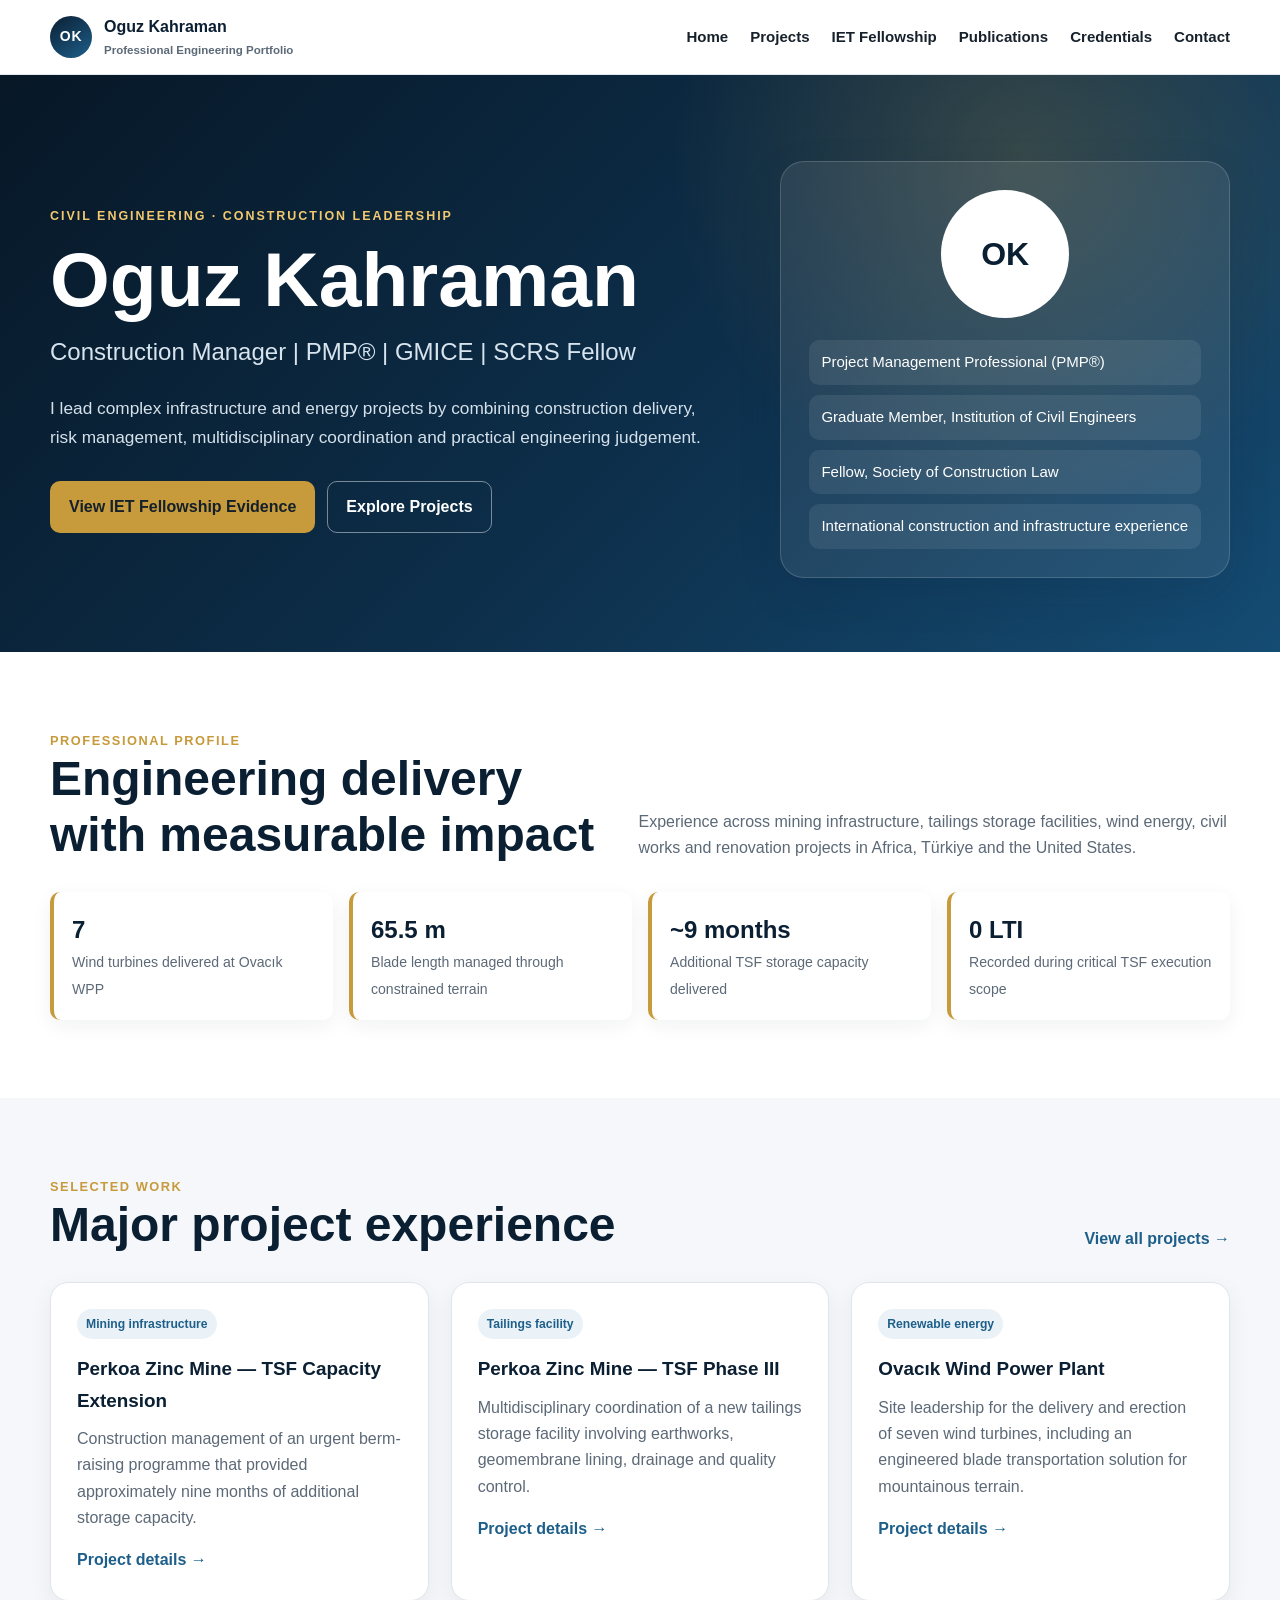
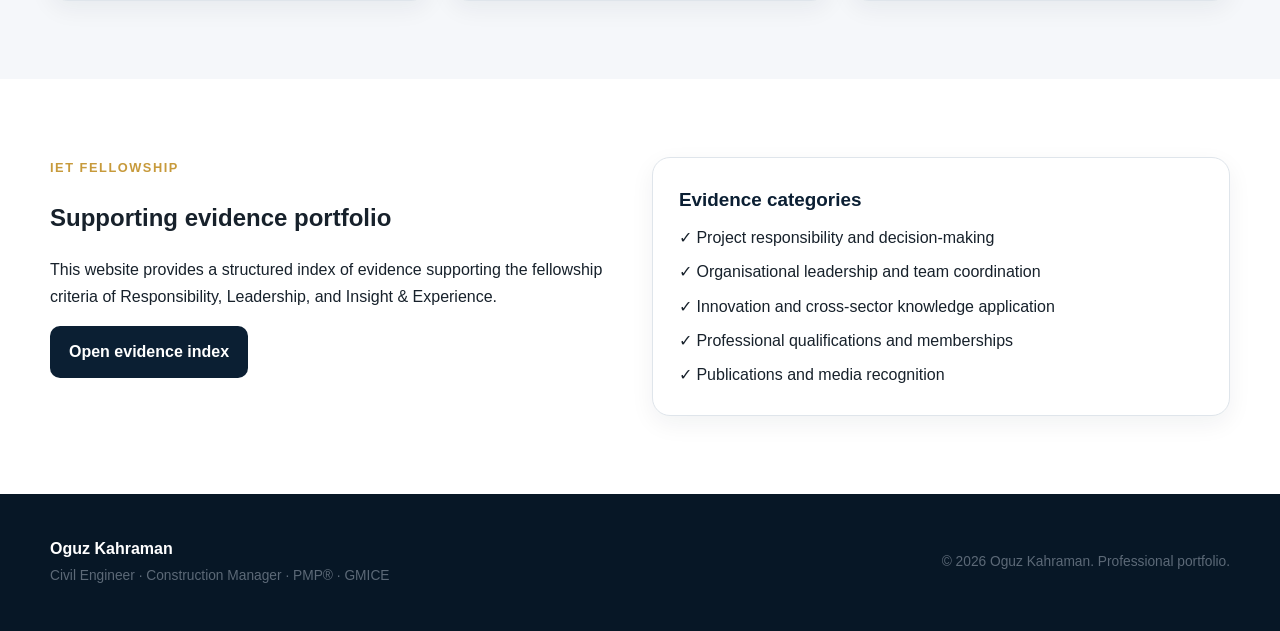
==== index.html @ 4abc6d9d "Add files via upload" ====
<!DOCTYPE html>
<html lang="en">
<head>
<meta charset="UTF-8">
<meta name="viewport" content="width=device-width, initial-scale=1.0">
<meta name="description" content="Oguz Kahraman professional engineering portfolio">
<title>Home | Oguz Kahraman</title>
<link rel="stylesheet" href="css/style.css">
</head>
<body>

<a class="skip-link" href="#main">Skip to content</a>
<header class="site-header">
  <div class="container nav-wrap">
    <a class="brand" href="index.html">
      <span class="brand-mark">OK</span>
      <span>Oguz Kahraman<small>Professional Engineering Portfolio</small></span>
    </a>
    <button class="nav-toggle" aria-label="Open navigation">☰</button>
    <nav class="nav-links" aria-label="Main navigation">
      <a href="index.html">Home</a>
      <a href="projects.html">Projects</a>
      <a href="fellowship.html">IET Fellowship</a>
      <a href="publications.html">Publications</a>
      <a href="credentials.html">Credentials</a>
      <a href="contact.html">Contact</a>
    </nav>
  </div>
</header>

<main id="main">

<section class="hero">
  <div class="container hero-grid">
    <div>
      <div class="eyebrow">Civil Engineering · Construction Leadership</div>
      <h1>Oguz Kahraman</h1>
      <h2>Construction Manager | PMP® | GMICE | SCRS Fellow</h2>
      <p>I lead complex infrastructure and energy projects by combining construction delivery, risk management, multidisciplinary coordination and practical engineering judgement.</p>
      <div class="hero-actions">
        <a class="btn btn-primary" href="fellowship.html">View IET Fellowship Evidence</a>
        <a class="btn btn-light" href="projects.html">Explore Projects</a>
      </div>
    </div>
    <aside class="hero-card">
      <div class="initials">OK</div>
      <div class="credential-list">
        <div class="credential">Project Management Professional (PMP®)</div>
        <div class="credential">Graduate Member, Institution of Civil Engineers</div>
        <div class="credential">Fellow, Society of Construction Law</div>
        <div class="credential">International construction and infrastructure experience</div>
      </div>
    </aside>
  </div>
</section>

<section class="section">
  <div class="container">
    <div class="section-head">
      <div><div class="kicker">Professional profile</div><h2>Engineering delivery with measurable impact</h2></div>
      <p>Experience across mining infrastructure, tailings storage facilities, wind energy, civil works and renovation projects in Africa, Türkiye and the United States.</p>
    </div>
    <div class="stat-grid">
      <div class="stat"><strong>7</strong><span>Wind turbines delivered at Ovacık WPP</span></div>
      <div class="stat"><strong>65.5 m</strong><span>Blade length managed through constrained terrain</span></div>
      <div class="stat"><strong>~9 months</strong><span>Additional TSF storage capacity delivered</span></div>
      <div class="stat"><strong>0 LTI</strong><span>Recorded during critical TSF execution scope</span></div>
    </div>
  </div>
</section>

<section class="section alt">
  <div class="container">
    <div class="section-head">
      <div><div class="kicker">Selected work</div><h2>Major project experience</h2></div>
      <a class="text-link" href="projects.html">View all projects →</a>
    </div>
    <div class="grid-3">
      <article class="card">
        <span class="card-tag">Mining infrastructure</span>
        <h3>Perkoa Zinc Mine — TSF Capacity Extension</h3>
        <p>Construction management of an urgent berm-raising programme that provided approximately nine months of additional storage capacity.</p>
        <a class="text-link" href="projects.html#perkoa-raise">Project details →</a>
      </article>
      <article class="card">
        <span class="card-tag">Tailings facility</span>
        <h3>Perkoa Zinc Mine — TSF Phase III</h3>
        <p>Multidisciplinary coordination of a new tailings storage facility involving earthworks, geomembrane lining, drainage and quality control.</p>
        <a class="text-link" href="projects.html#perkoa-phase3">Project details →</a>
      </article>
      <article class="card">
        <span class="card-tag">Renewable energy</span>
        <h3>Ovacık Wind Power Plant</h3>
        <p>Site leadership for the delivery and erection of seven wind turbines, including an engineered blade transportation solution for mountainous terrain.</p>
        <a class="text-link" href="projects.html#ovacik">Project details →</a>
      </article>
    </div>
  </div>
</section>

<section class="section">
  <div class="container grid-2">
    <div>
      <div class="kicker">IET Fellowship</div>
      <h2>Supporting evidence portfolio</h2>
      <p>This website provides a structured index of evidence supporting the fellowship criteria of Responsibility, Leadership, and Insight & Experience.</p>
      <a class="btn btn-dark" href="fellowship.html">Open evidence index</a>
    </div>
    <div class="card">
      <h3>Evidence categories</h3>
      <ul class="list-clean">
        <li>✓ Project responsibility and decision-making</li>
        <li>✓ Organisational leadership and team coordination</li>
        <li>✓ Innovation and cross-sector knowledge application</li>
        <li>✓ Professional qualifications and memberships</li>
        <li>✓ Publications and media recognition</li>
      </ul>
    </div>
  </div>
</section>

</main>

<footer>
  <div class="container footer-grid">
    <div><strong>Oguz Kahraman</strong><br><span class="small">Civil Engineer · Construction Manager · PMP® · GMICE</span></div>
    <div class="small">© <span id="year"></span> Oguz Kahraman. Professional portfolio.</div>
  </div>
</footer>
<script src="js/script.js"></script>

</body>
</html>
---- css/style.css ----
:root{
  --navy:#0b1f33;
  --navy-2:#123a5a;
  --blue:#1e5f8a;
  --gold:#c79a3b;
  --ink:#17212b;
  --muted:#5c6977;
  --paper:#f5f7fa;
  --white:#ffffff;
  --line:#dfe5eb;
  --shadow:0 16px 45px rgba(11,31,51,.11);
  --radius:18px;
  --max:1180px;
}
*{box-sizing:border-box}
html{scroll-behavior:smooth}
body{
  margin:0;
  font-family:Inter,Segoe UI,Arial,sans-serif;
  color:var(--ink);
  background:var(--white);
  line-height:1.65;
}
a{color:inherit;text-decoration:none}
img{max-width:100%;display:block}
.container{width:min(var(--max),calc(100% - 36px));margin:auto}
.skip-link{position:absolute;left:-9999px}
.skip-link:focus{left:18px;top:18px;background:#fff;padding:10px 14px;z-index:999}

.site-header{
  position:sticky;top:0;z-index:100;
  background:rgba(255,255,255,.94);
  backdrop-filter:blur(12px);
  border-bottom:1px solid rgba(223,229,235,.9);
}
.nav-wrap{display:flex;align-items:center;justify-content:space-between;min-height:74px;gap:20px}
.brand{display:flex;align-items:center;gap:12px;font-weight:800;color:var(--navy)}
.brand-mark{
  width:42px;height:42px;border-radius:50%;
  background:linear-gradient(145deg,var(--navy),var(--blue));
  color:#fff;display:grid;place-items:center;font-size:14px;letter-spacing:.05em
}
.brand small{display:block;color:var(--muted);font-weight:600;font-size:.72rem}
.nav-links{display:flex;align-items:center;gap:22px;font-weight:650;font-size:.94rem}
.nav-links a:hover,.nav-links a.active{color:var(--blue)}
.nav-toggle{display:none;border:1px solid var(--line);background:#fff;border-radius:10px;padding:8px 10px;font-size:1.2rem}

.hero{
  color:#fff;
  background:
    radial-gradient(circle at 80% 15%,rgba(199,154,59,.22),transparent 22rem),
    linear-gradient(135deg,#071726 0%,#0d2f4b 55%,#154c73 100%);
  padding:86px 0 74px;
}
.hero-grid{display:grid;grid-template-columns:1.2fr .8fr;gap:56px;align-items:center}
.eyebrow{text-transform:uppercase;letter-spacing:.16em;font-size:.78rem;font-weight:800;color:#f2c96f}
.hero h1{font-size:clamp(2.6rem,6vw,5.1rem);line-height:1.02;margin:.18em 0}
.hero h2{font-size:clamp(1.15rem,2vw,1.5rem);font-weight:500;color:#d7e4ee;margin:0 0 22px}
.hero p{max-width:720px;color:#d5e1ea;font-size:1.08rem}
.hero-actions{display:flex;gap:12px;flex-wrap:wrap;margin-top:30px}
.btn{
  display:inline-flex;align-items:center;justify-content:center;
  padding:12px 18px;border-radius:10px;font-weight:750;
  border:1px solid transparent;transition:.2s ease
}
.btn-primary{background:var(--gold);color:#14202a}
.btn-primary:hover{transform:translateY(-2px);filter:brightness(1.05)}
.btn-light{border-color:rgba(255,255,255,.45);color:#fff}
.btn-light:hover{background:rgba(255,255,255,.1)}
.btn-dark{background:var(--navy);color:#fff}
.btn-outline{border-color:var(--navy);color:var(--navy)}
.hero-card{
  background:rgba(255,255,255,.08);
  border:1px solid rgba(255,255,255,.16);
  border-radius:24px;padding:28px;box-shadow:var(--shadow)
}
.initials{
  width:128px;height:128px;border-radius:50%;margin:0 auto 22px;
  display:grid;place-items:center;font-weight:850;font-size:2rem;
  background:#fff;color:var(--navy);border:6px solid rgba(255,255,255,.22)
}
.credential-list{display:grid;gap:10px}
.credential{padding:10px 12px;border-radius:10px;background:rgba(255,255,255,.08);font-size:.94rem}

.section{padding:78px 0}
.section.alt{background:var(--paper)}
.section-head{display:flex;justify-content:space-between;gap:30px;align-items:end;margin-bottom:30px}
.section-head h2,.page-hero h1{color:var(--navy);margin:0;font-size:clamp(2rem,4vw,3rem);line-height:1.15}
.section-head p{max-width:650px;color:var(--muted);margin:0}
.grid-3{display:grid;grid-template-columns:repeat(3,1fr);gap:22px}
.grid-2{display:grid;grid-template-columns:repeat(2,1fr);gap:24px}
.card{
  background:#fff;border:1px solid var(--line);border-radius:var(--radius);
  padding:26px;box-shadow:0 8px 24px rgba(11,31,51,.06)
}
.card h3{color:var(--navy);margin:0 0 10px;font-size:1.18rem}
.card p{color:var(--muted);margin:0 0 16px}
.card-tag{
  display:inline-block;padding:5px 9px;border-radius:999px;
  background:#eaf2f8;color:var(--blue);font-size:.76rem;font-weight:800;margin-bottom:14px
}
.stat-grid{display:grid;grid-template-columns:repeat(4,1fr);gap:16px;margin-top:28px}
.stat{
  border-left:4px solid var(--gold);background:#fff;padding:18px;border-radius:10px;
  box-shadow:0 6px 20px rgba(11,31,51,.06)
}
.stat strong{display:block;color:var(--navy);font-size:1.5rem}
.stat span{color:var(--muted);font-size:.88rem}
.text-link{font-weight:800;color:var(--blue)}
.text-link:hover{text-decoration:underline}
.page-hero{padding:66px 0;background:linear-gradient(135deg,#eef4f8,#fff)}
.page-hero p{max-width:760px;color:var(--muted);font-size:1.05rem}

.evidence-group{margin-bottom:28px}
.evidence-list{display:grid;gap:14px}
.evidence-item{
  display:grid;grid-template-columns:1fr auto;gap:18px;align-items:center;
  border:1px solid var(--line);border-radius:14px;padding:18px;background:#fff
}
.evidence-item h3{margin:0 0 5px;color:var(--navy);font-size:1.02rem}
.evidence-item p{margin:0;color:var(--muted);font-size:.92rem}
.status{font-size:.78rem;font-weight:800;padding:6px 9px;border-radius:999px;background:#fff4db;color:#7b5a12}
.notice{border-left:4px solid var(--gold);background:#fff8e8;padding:16px 18px;border-radius:8px;color:#5d4a21}
.timeline{position:relative;margin-left:10px}
.timeline:before{content:"";position:absolute;left:10px;top:5px;bottom:5px;width:2px;background:var(--line)}
.timeline-item{position:relative;padding-left:42px;margin-bottom:28px}
.timeline-item:before{content:"";position:absolute;left:3px;top:7px;width:16px;height:16px;border-radius:50%;background:var(--gold);border:3px solid #fff;box-shadow:0 0 0 1px var(--gold)}
.timeline-item h3{margin:0;color:var(--navy)}
.timeline-item .meta{color:var(--blue);font-weight:750;font-size:.9rem}
.timeline-item p{color:var(--muted);margin:.4rem 0 0}

footer{background:#071726;color:#c9d5df;padding:42px 0}
.footer-grid{display:flex;justify-content:space-between;gap:30px;align-items:center}
footer strong{color:#fff}
footer a{color:#fff}
.small{font-size:.86rem;color:var(--muted)}
.list-clean{padding:0;margin:0;list-style:none;display:grid;gap:8px}
.kicker{font-size:.8rem;font-weight:850;letter-spacing:.12em;text-transform:uppercase;color:var(--gold)}
hr{border:0;border-top:1px solid var(--line);margin:28px 0}

@media (max-width:900px){
  .hero-grid,.grid-3,.grid-2{grid-template-columns:1fr}
  .stat-grid{grid-template-columns:repeat(2,1fr)}
  .nav-toggle{display:block}
  .nav-links{
    display:none;position:absolute;top:74px;left:0;right:0;background:#fff;
    padding:18px;box-shadow:var(--shadow);flex-direction:column;align-items:flex-start
  }
  .nav-links.open{display:flex}
  .section-head{display:block}
  .section-head p{margin-top:10px}
}
@media (max-width:560px){
  .hero{padding-top:58px}
  .stat-grid{grid-template-columns:1fr}
  .evidence-item{grid-template-columns:1fr}
  .footer-grid{display:block}
}
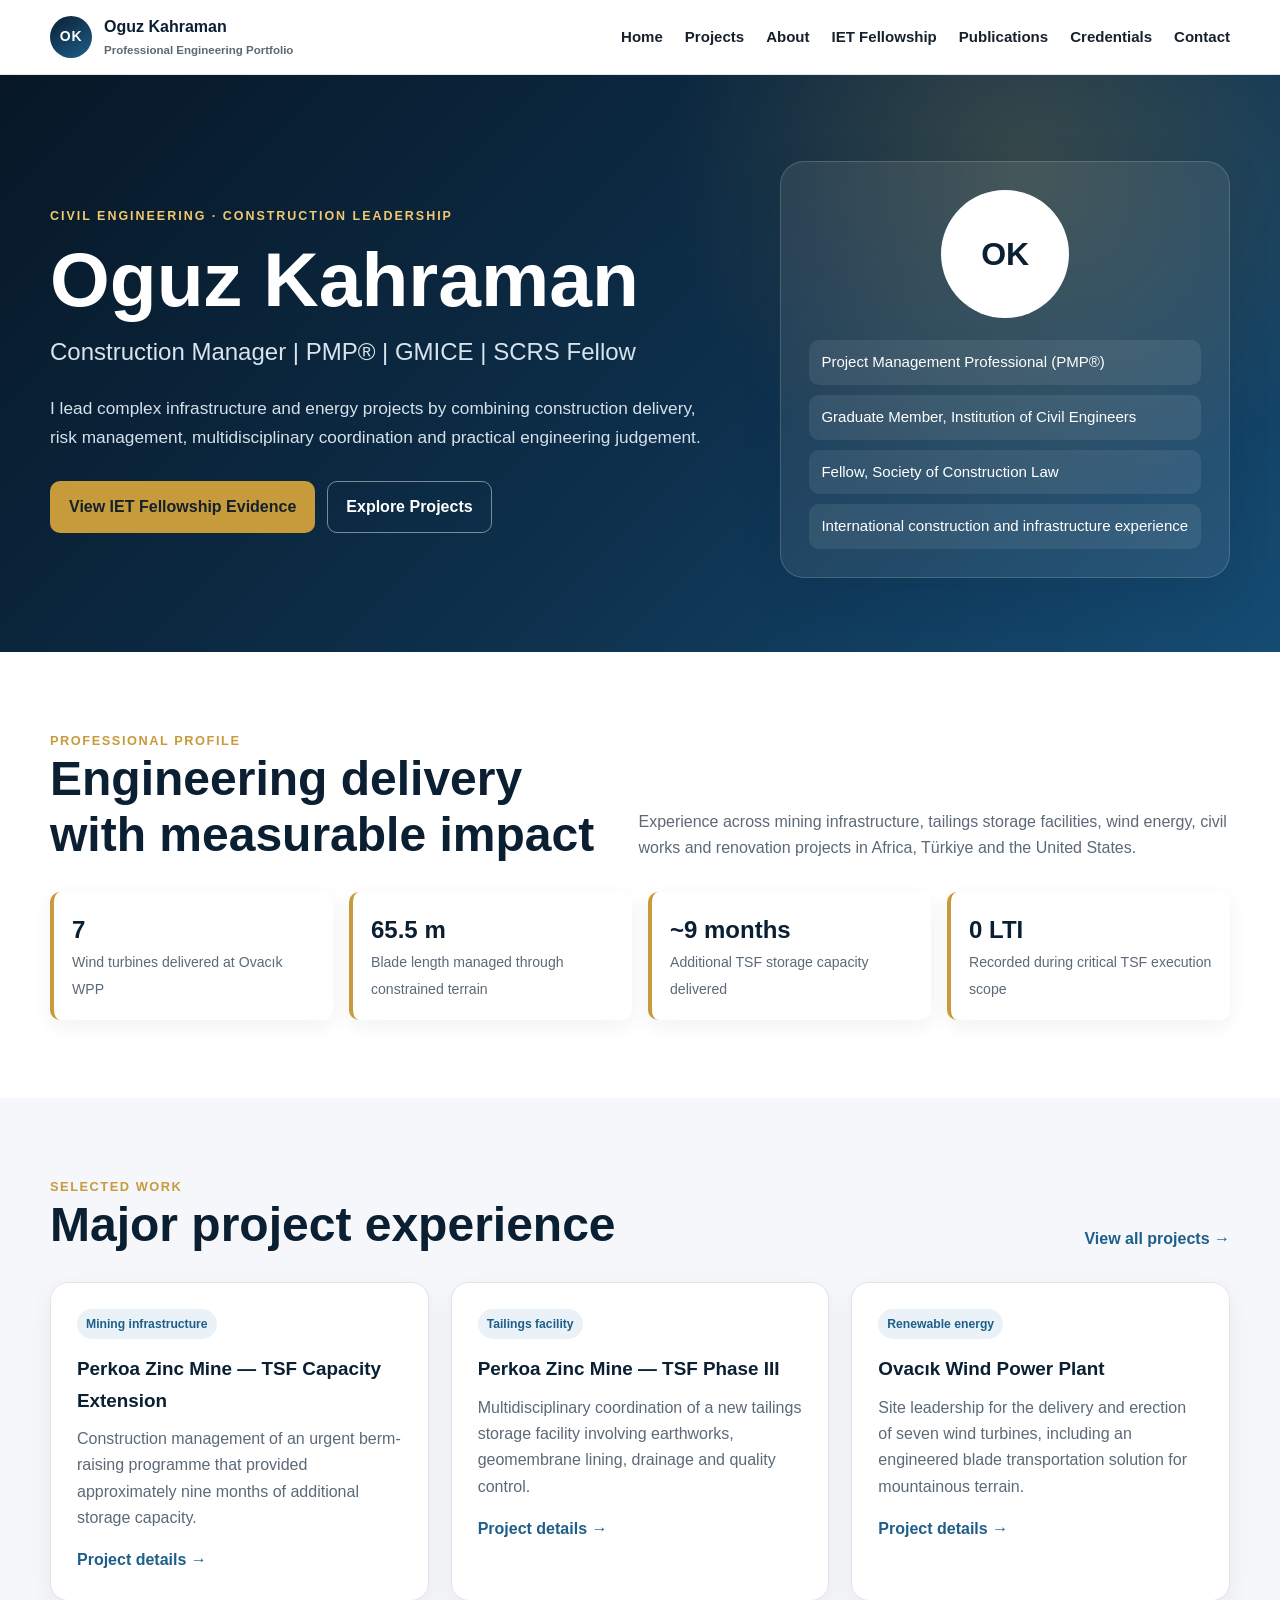
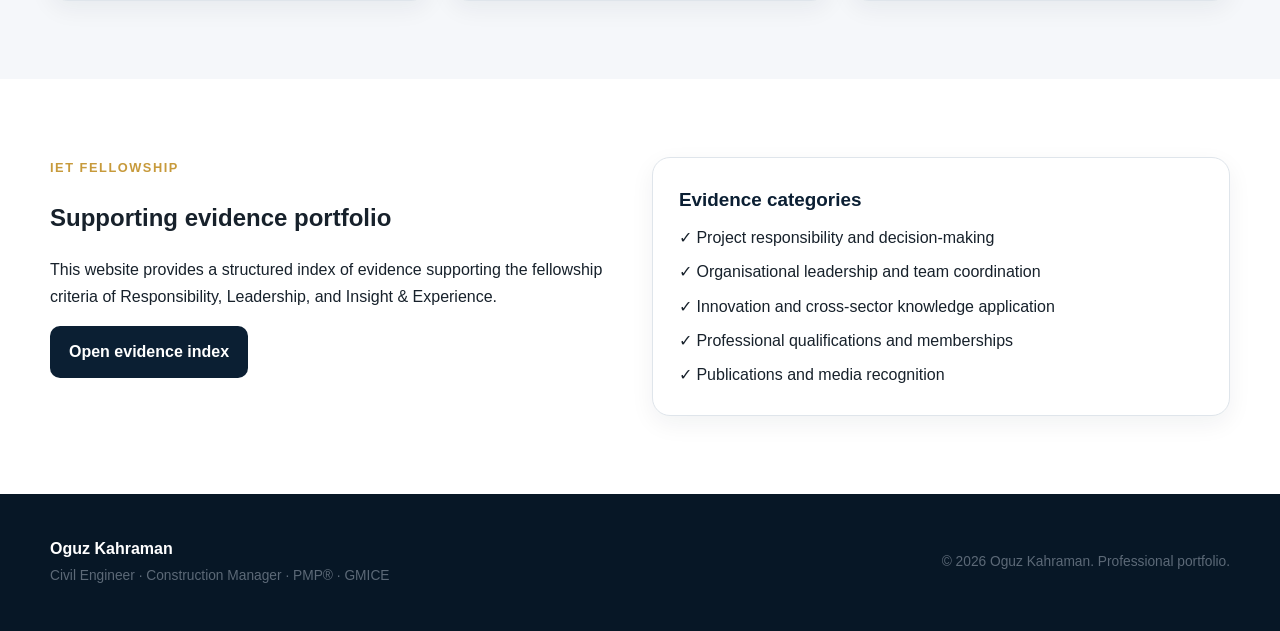
==== commit 6beab4c4: "Update index.html" ====
--- a/index.html
+++ b/index.html
@@ -20,6 +20,7 @@
     <nav class="nav-links" aria-label="Main navigation">
       <a href="index.html">Home</a>
       <a href="projects.html">Projects</a>
+      <a href="about.html">About</a>
       <a href="fellowship.html">IET Fellowship</a>
       <a href="publications.html">Publications</a>
       <a href="credentials.html">Credentials</a>
@@ -130,4 +131,4 @@
 <script src="js/script.js"></script>
 
 </body>
-</html>+</html>
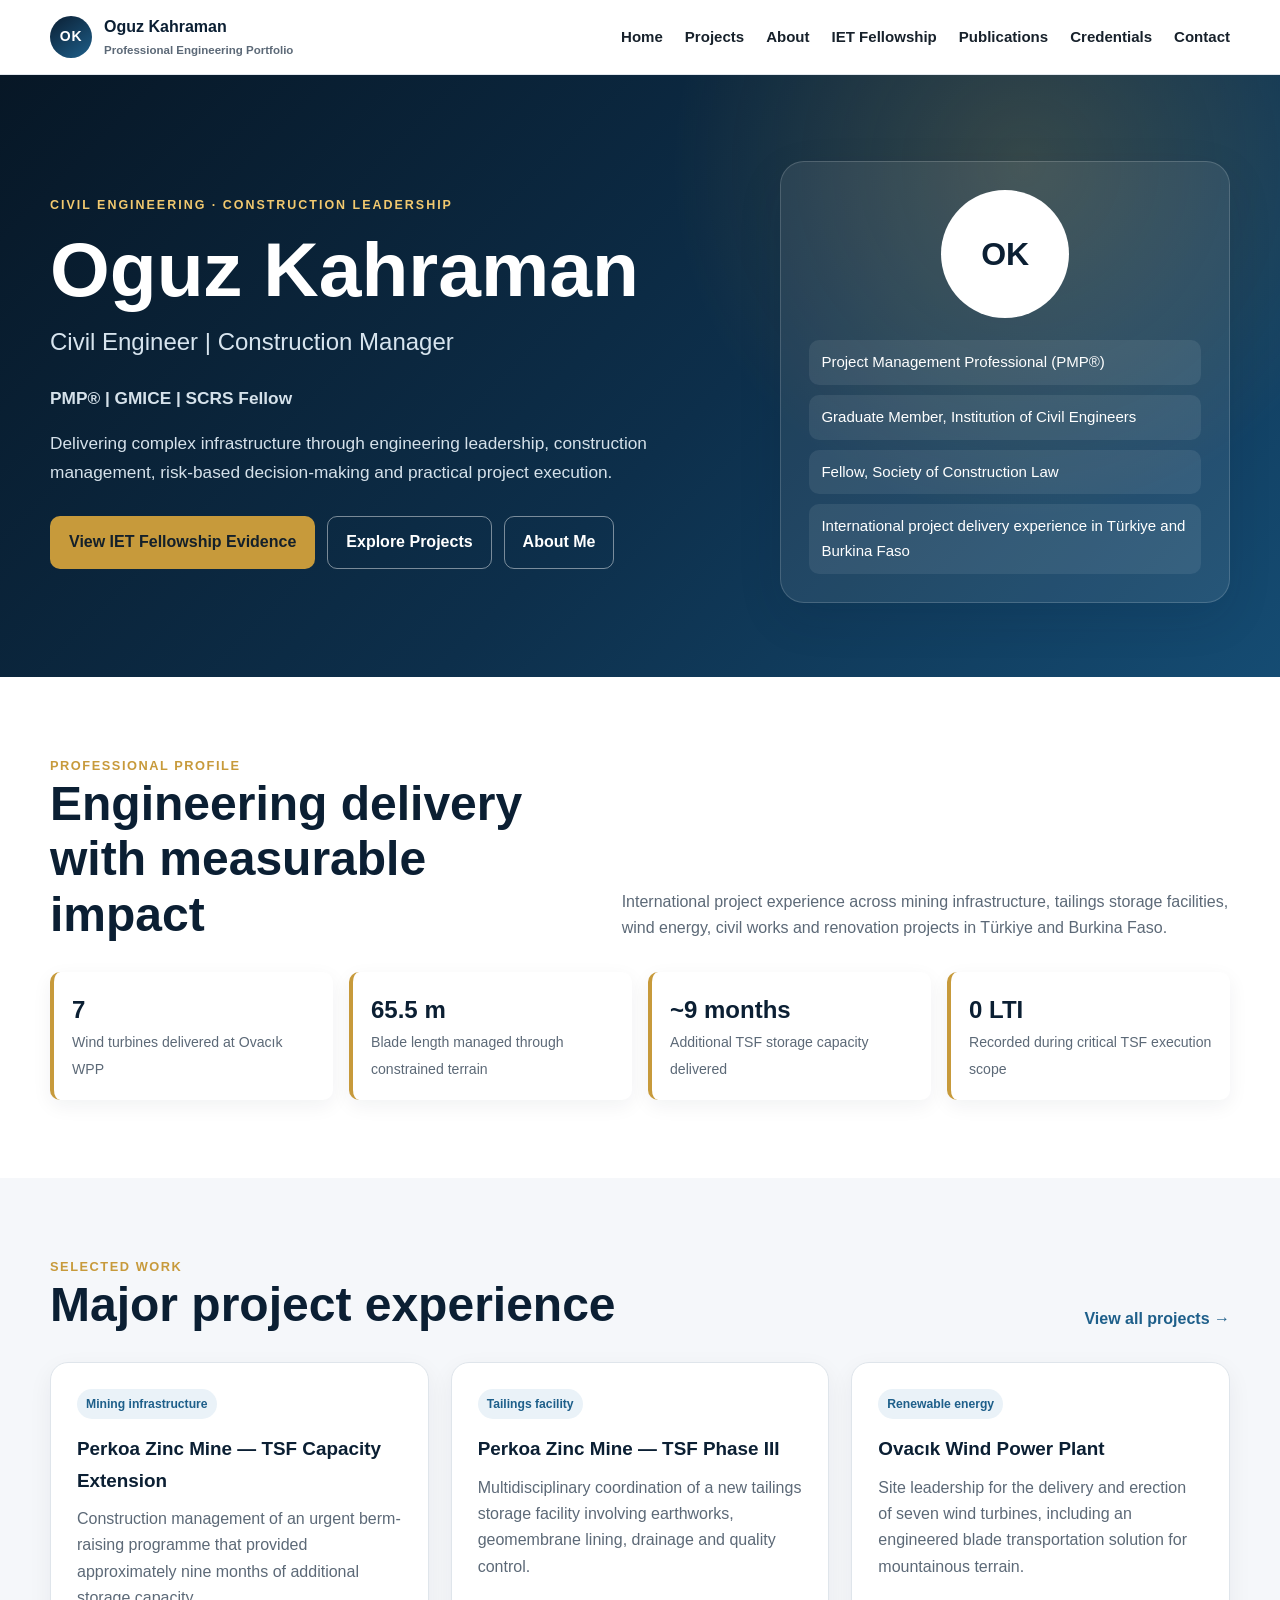
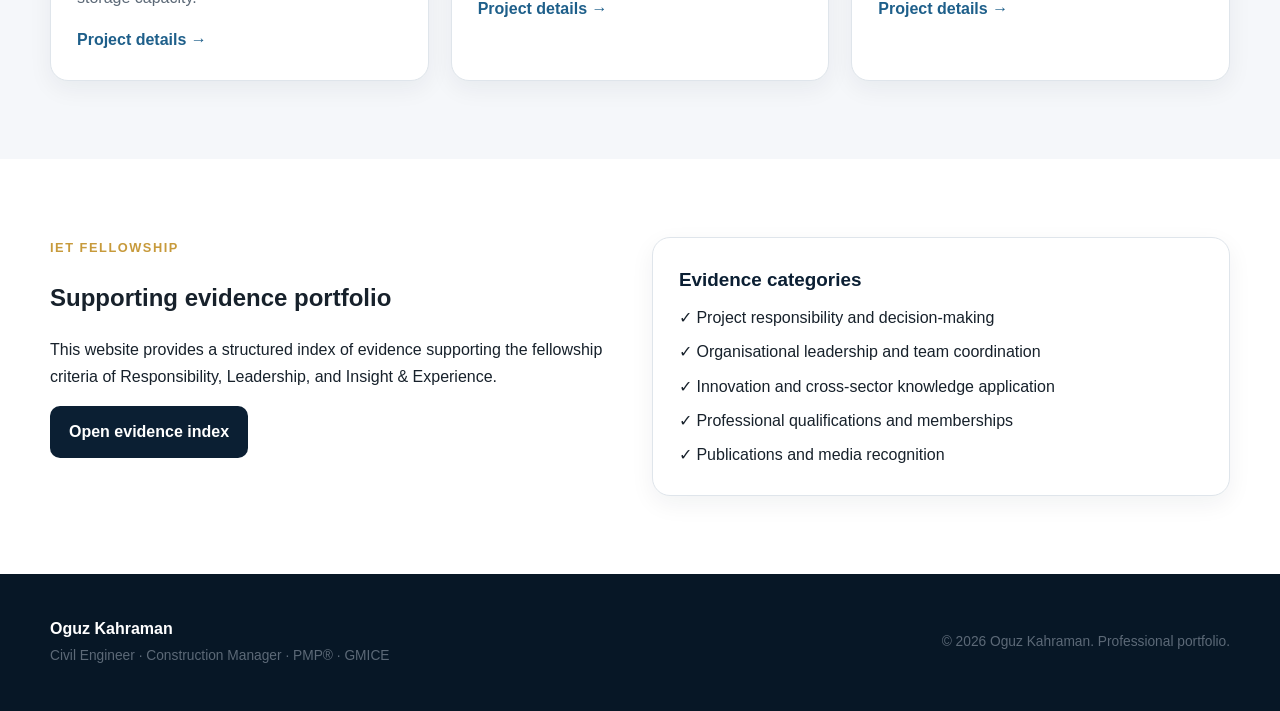
==== commit d007141e: "Update index.html" ====
--- a/index.html
+++ b/index.html
@@ -36,11 +36,13 @@
     <div>
       <div class="eyebrow">Civil Engineering · Construction Leadership</div>
       <h1>Oguz Kahraman</h1>
-      <h2>Construction Manager | PMP® | GMICE | SCRS Fellow</h2>
-      <p>I lead complex infrastructure and energy projects by combining construction delivery, risk management, multidisciplinary coordination and practical engineering judgement.</p>
+     <h2>Civil Engineer | Construction Manager</h2>
+      <p><strong>PMP® | GMICE | SCRS Fellow</strong></p>
+      <p>Delivering complex infrastructure through engineering leadership, construction management, risk-based decision-making and practical project execution.</p>
       <div class="hero-actions">
-        <a class="btn btn-primary" href="fellowship.html">View IET Fellowship Evidence</a>
-        <a class="btn btn-light" href="projects.html">Explore Projects</a>
+          <a class="btn btn-primary" href="fellowship.html">View IET Fellowship Evidence</a>
+          <a class="btn btn-light" href="projects.html">Explore Projects</a>
+          <a class="btn btn-light" href="about.html">About Me</a>
       </div>
     </div>
     <aside class="hero-card">
@@ -49,7 +51,7 @@
         <div class="credential">Project Management Professional (PMP®)</div>
         <div class="credential">Graduate Member, Institution of Civil Engineers</div>
         <div class="credential">Fellow, Society of Construction Law</div>
-        <div class="credential">International construction and infrastructure experience</div>
+        <div class="credential">International project delivery experience in Türkiye and Burkina Faso</div>
       </div>
     </aside>
   </div>
@@ -59,7 +61,7 @@
   <div class="container">
     <div class="section-head">
       <div><div class="kicker">Professional profile</div><h2>Engineering delivery with measurable impact</h2></div>
-      <p>Experience across mining infrastructure, tailings storage facilities, wind energy, civil works and renovation projects in Africa, Türkiye and the United States.</p>
+      <p>International project experience across mining infrastructure, tailings storage facilities, wind energy, civil works and renovation projects in Türkiye and Burkina Faso.</p>
     </div>
     <div class="stat-grid">
       <div class="stat"><strong>7</strong><span>Wind turbines delivered at Ovacık WPP</span></div>
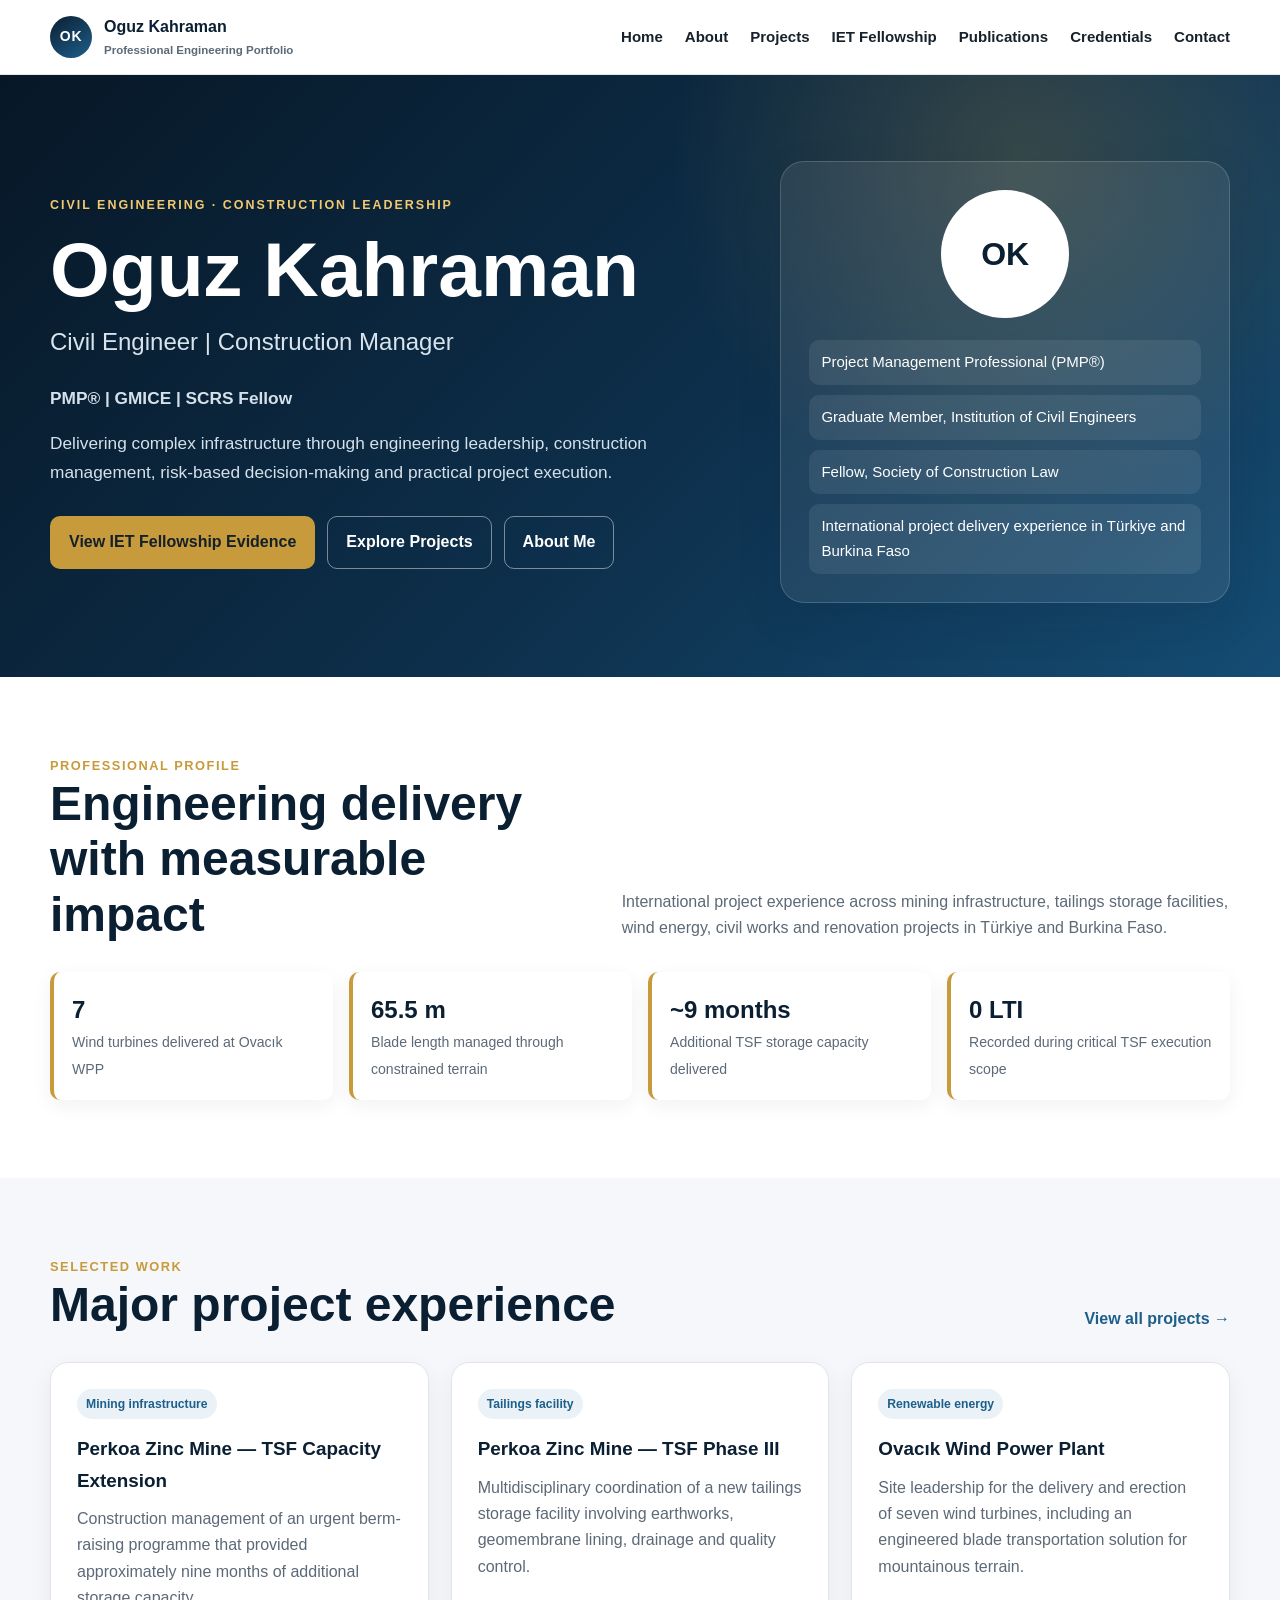
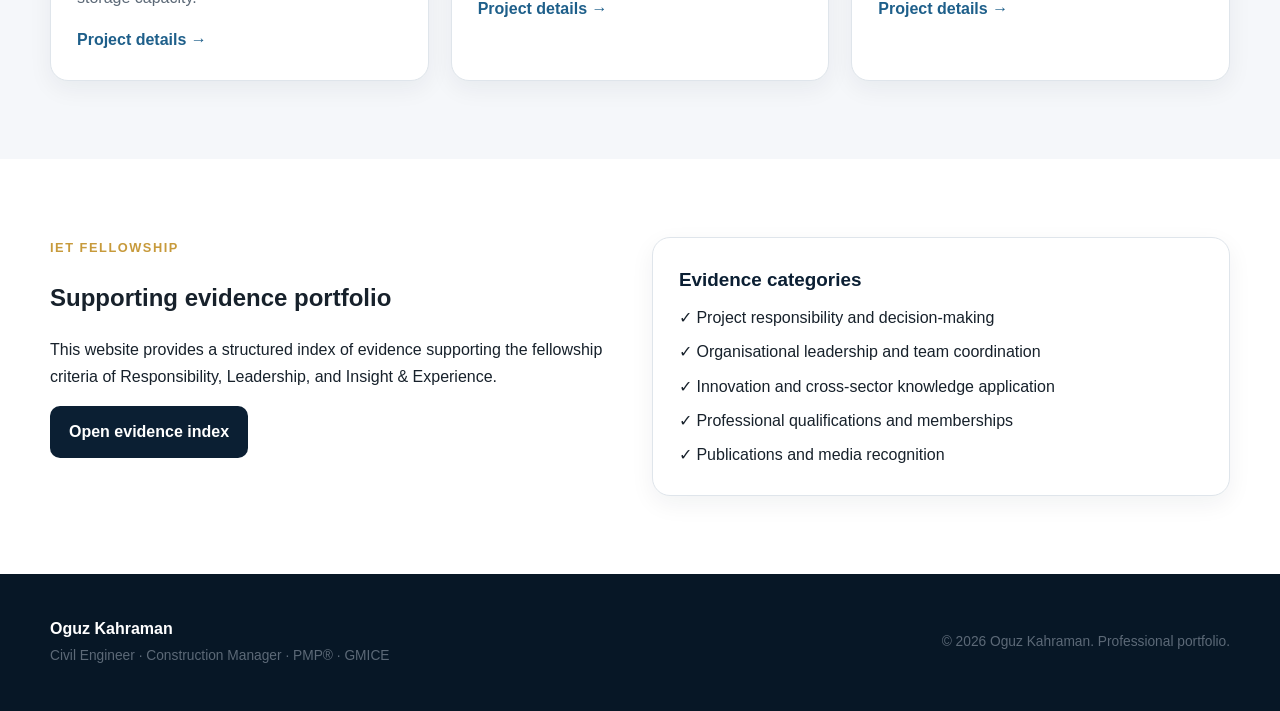
==== commit 9752681e: "Update index.html" ====
--- a/index.html
+++ b/index.html
@@ -18,13 +18,13 @@
     </a>
     <button class="nav-toggle" aria-label="Open navigation">☰</button>
     <nav class="nav-links" aria-label="Main navigation">
-      <a href="index.html">Home</a>
-      <a href="projects.html">Projects</a>
-      <a href="about.html">About</a>
-      <a href="fellowship.html">IET Fellowship</a>
-      <a href="publications.html">Publications</a>
-      <a href="credentials.html">Credentials</a>
-      <a href="contact.html">Contact</a>
+        <a href="index.html">Home</a>
+        <a href="about.html">About</a>
+        <a href="projects.html">Projects</a>
+        <a href="fellowship.html">IET Fellowship</a>
+        <a href="publications.html">Publications</a>
+        <a href="credentials.html">Credentials</a>
+        <a href="contact.html">Contact</a>
     </nav>
   </div>
 </header>
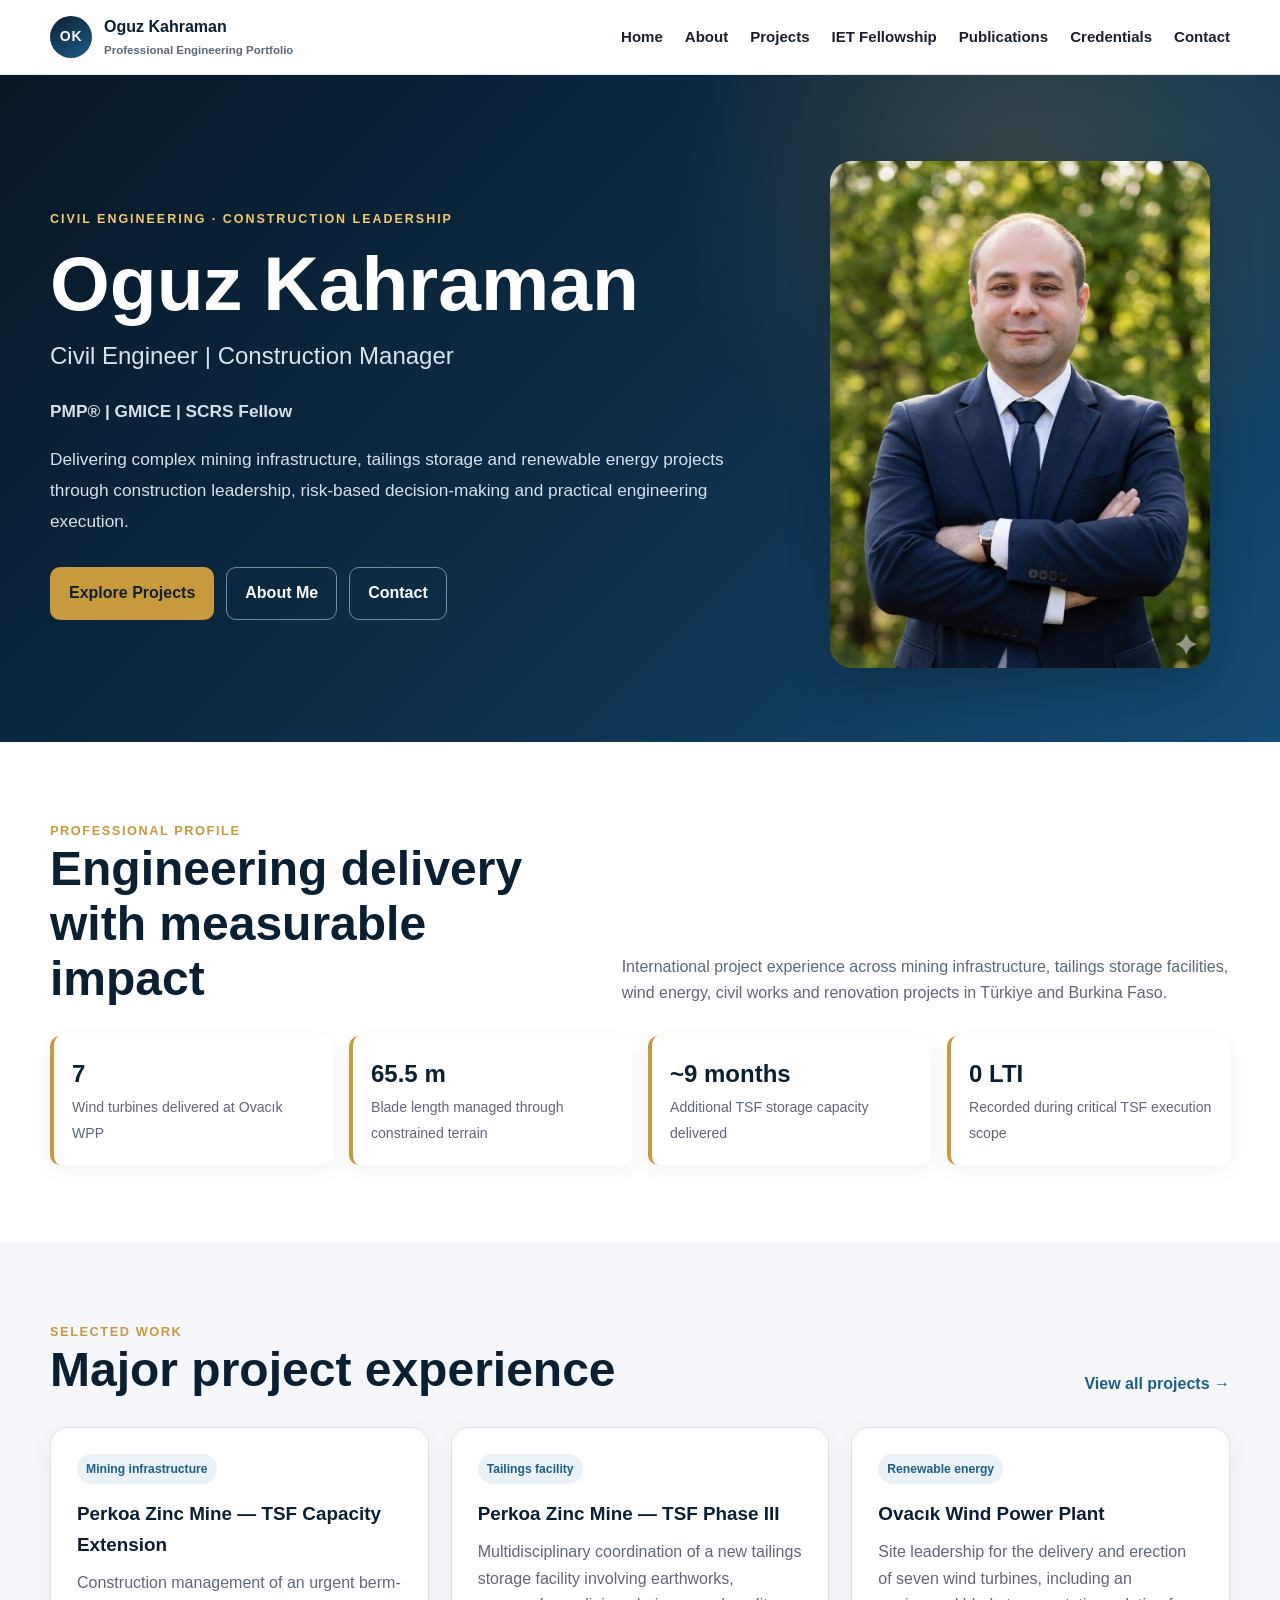
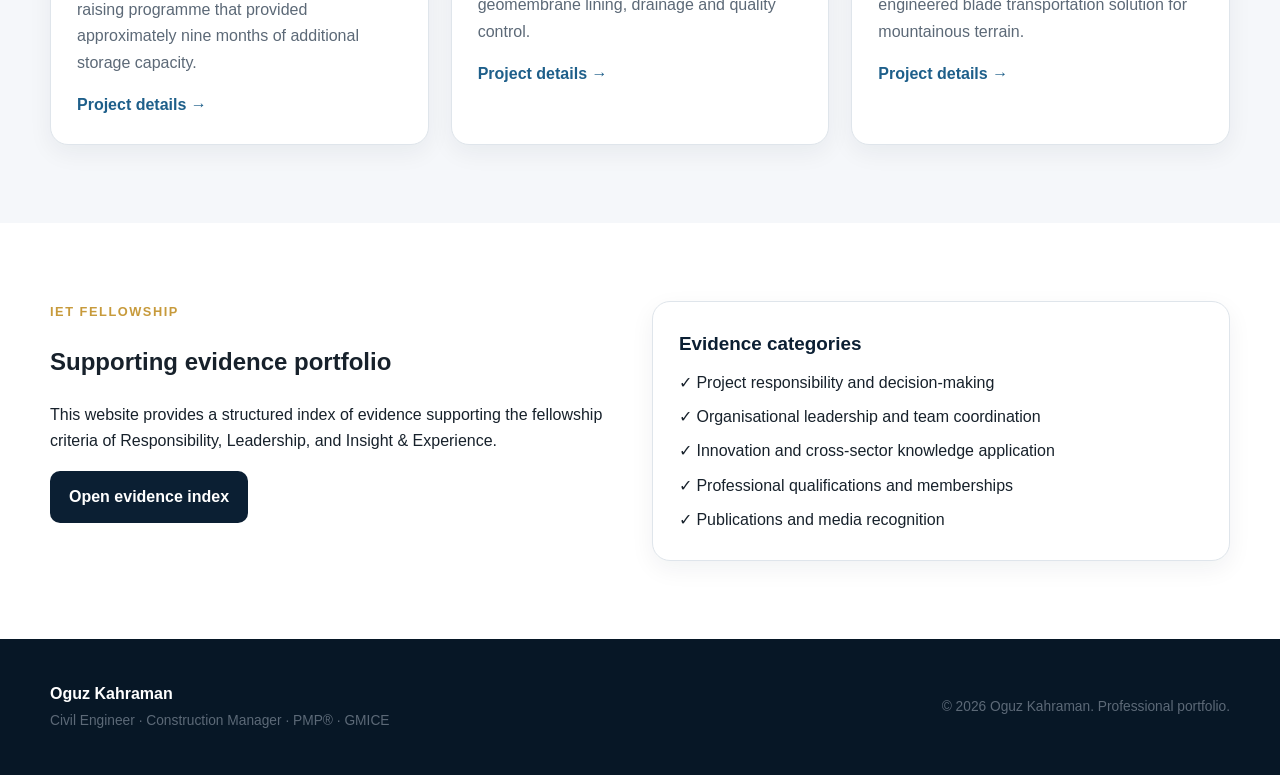
==== commit 798e6bca: "added professional portrait to home page" ====
--- a/index.html
+++ b/index.html
@@ -33,27 +33,49 @@
 
 <section class="hero">
   <div class="container hero-grid">
-    <div>
-      <div class="eyebrow">Civil Engineering · Construction Leadership</div>
+
+    <div class="hero-content">
+      <div class="eyebrow">
+        Civil Engineering · Construction Leadership
+      </div>
+
       <h1>Oguz Kahraman</h1>
-     <h2>Civil Engineer | Construction Manager</h2>
-      <p><strong>PMP® | GMICE | SCRS Fellow</strong></p>
-      <p>Delivering complex infrastructure through engineering leadership, construction management, risk-based decision-making and practical project execution.</p>
+
+      <h2>Civil Engineer | Construction Manager</h2>
+
+      <p class="hero-credentials">
+        <strong>PMP® | GMICE | SCRS Fellow</strong>
+      </p>
+
+      <p class="hero-summary">
+        Delivering complex mining infrastructure, tailings storage and
+        renewable energy projects through construction leadership,
+        risk-based decision-making and practical engineering execution.
+      </p>
+
       <div class="hero-actions">
-          <a class="btn btn-primary" href="fellowship.html">View IET Fellowship Evidence</a>
-          <a class="btn btn-light" href="projects.html">Explore Projects</a>
-          <a class="btn btn-light" href="about.html">About Me</a>
+        <a class="btn btn-primary" href="projects.html">
+          Explore Projects
+        </a>
+
+        <a class="btn btn-light" href="about.html">
+          About Me
+        </a>
+
+        <a class="btn btn-light" href="contact.html">
+          Contact
+        </a>
       </div>
     </div>
-    <aside class="hero-card">
-      <div class="initials">OK</div>
-      <div class="credential-list">
-        <div class="credential">Project Management Professional (PMP®)</div>
-        <div class="credential">Graduate Member, Institution of Civil Engineers</div>
-        <div class="credential">Fellow, Society of Construction Law</div>
-        <div class="credential">International project delivery experience in Türkiye and Burkina Faso</div>
-      </div>
-    </aside>
+
+    <div class="hero-portrait-wrap">
+      <img
+        src="images/oguz-kahraman.jpg"
+        alt="Oguz Kahraman, Civil Engineer and Construction Manager"
+        class="hero-portrait"
+      >
+    </div>
+
   </div>
 </section>
 
--- a/css/style.css
+++ b/css/style.css
@@ -157,3 +157,70 @@
   .evidence-item{grid-template-columns:1fr}
   .footer-grid{display:block}
 }
+.project-hero-image{
+    width:100%;
+    height:500px;
+    object-fit:cover;
+    object-position:center;
+    border-radius:14px;
+    display:block;
+    box-shadow:0 10px 25px rgba(0,0,0,.18);
+}/* ===== Home Hero Portrait ===== */
+
+.hero-grid{
+    display:grid;
+    grid-template-columns:1.2fr 420px;
+    gap:60px;
+    align-items:center;
+}
+
+.hero-portrait-wrap{
+    display:flex;
+    justify-content:center;
+}
+
+.hero-portrait{
+    width:100%;
+    max-width:380px;
+    border-radius:22px;
+    object-fit:cover;
+    box-shadow:0 18px 45px rgba(0,0,0,.18);
+    transition:transform .3s ease;
+}
+
+.hero-portrait:hover{
+    transform:translateY(-4px);
+}
+
+.hero-summary{
+    font-size:1.08rem;
+    line-height:1.8;
+    max-width:640px;
+}
+
+.hero-credentials{
+    font-size:1.05rem;
+    margin-bottom:18px;
+}
+
+@media (max-width:900px){
+
+    .hero-grid{
+        grid-template-columns:1fr;
+        text-align:center;
+    }
+
+    .hero-summary{
+        margin:auto;
+    }
+
+    .hero-actions{
+        justify-content:center;
+    }
+
+    .hero-portrait{
+        max-width:300px;
+        margin-top:20px;
+    }
+
+}
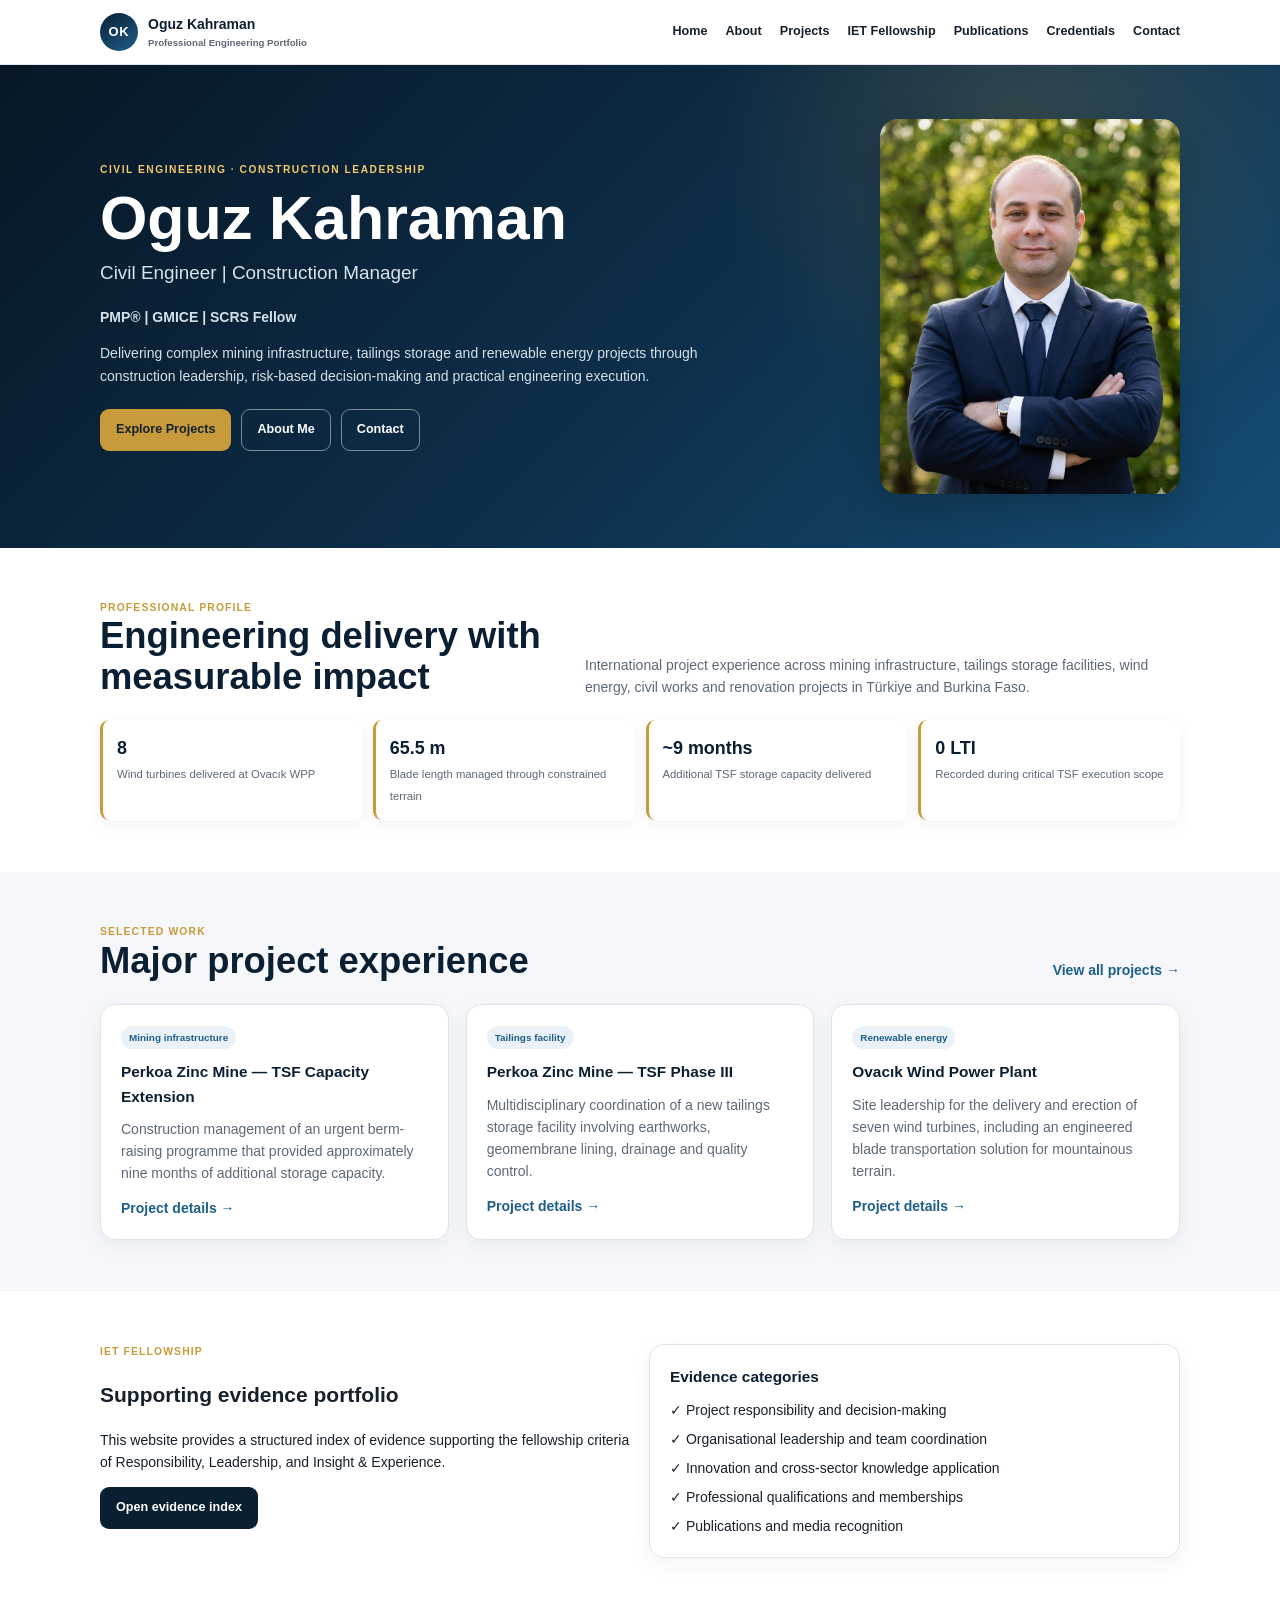
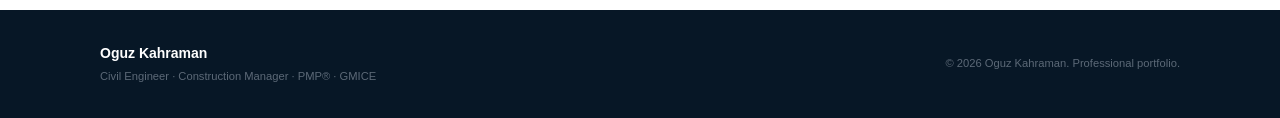
==== commit 6b681908: "Update index.html" ====
--- a/index.html
+++ b/index.html
@@ -86,7 +86,7 @@
       <p>International project experience across mining infrastructure, tailings storage facilities, wind energy, civil works and renovation projects in Türkiye and Burkina Faso.</p>
     </div>
     <div class="stat-grid">
-      <div class="stat"><strong>7</strong><span>Wind turbines delivered at Ovacık WPP</span></div>
+      <div class="stat"><strong>8</strong><span>Wind turbines delivered at Ovacık WPP</span></div>
       <div class="stat"><strong>65.5 m</strong><span>Blade length managed through constrained terrain</span></div>
       <div class="stat"><strong>~9 months</strong><span>Additional TSF storage capacity delivered</span></div>
       <div class="stat"><strong>0 LTI</strong><span>Recorded during critical TSF execution scope</span></div>
--- a/css/style.css
+++ b/css/style.css
@@ -1,3 +1,7 @@
+/* =========================================================
+   Oguz Kahraman — Professional Engineering Portfolio
+   Complete site stylesheet
+   ========================================================= */
 
 :root{
   --navy:#0b1f33;
@@ -9,218 +13,1278 @@
   --paper:#f5f7fa;
   --white:#ffffff;
   --line:#dfe5eb;
-  --shadow:0 16px 45px rgba(11,31,51,.11);
-  --radius:18px;
-  --max:1180px;
-}
-*{box-sizing:border-box}
-html{scroll-behavior:smooth}
+  --shadow:0 12px 34px rgba(11,31,51,.10);
+  --radius:15px;
+  --max:1080px;
+}
+
+*{
+  box-sizing:border-box;
+}
+
+html{
+  scroll-behavior:smooth;
+  font-size:14px;
+}
+
 body{
   margin:0;
   font-family:Inter,Segoe UI,Arial,sans-serif;
   color:var(--ink);
   background:var(--white);
-  line-height:1.65;
-}
-a{color:inherit;text-decoration:none}
-img{max-width:100%;display:block}
-.container{width:min(var(--max),calc(100% - 36px));margin:auto}
-.skip-link{position:absolute;left:-9999px}
-.skip-link:focus{left:18px;top:18px;background:#fff;padding:10px 14px;z-index:999}
+  line-height:1.58;
+}
+
+a{
+  color:inherit;
+  text-decoration:none;
+}
+
+img{
+  display:block;
+  max-width:100%;
+}
+
+.container{
+  width:min(var(--max),calc(100% - 34px));
+  margin:auto;
+}
+
+.skip-link{
+  position:absolute;
+  left:-9999px;
+}
+
+.skip-link:focus{
+  left:16px;
+  top:16px;
+  z-index:999;
+  padding:9px 13px;
+  border-radius:8px;
+  background:#fff;
+}
+
+/* Header */
 
 .site-header{
-  position:sticky;top:0;z-index:100;
-  background:rgba(255,255,255,.94);
+  position:sticky;
+  top:0;
+  z-index:100;
+  background:rgba(255,255,255,.95);
   backdrop-filter:blur(12px);
   border-bottom:1px solid rgba(223,229,235,.9);
 }
-.nav-wrap{display:flex;align-items:center;justify-content:space-between;min-height:74px;gap:20px}
-.brand{display:flex;align-items:center;gap:12px;font-weight:800;color:var(--navy)}
+
+.nav-wrap{
+  display:flex;
+  align-items:center;
+  justify-content:space-between;
+  min-height:64px;
+  gap:18px;
+}
+
+.brand{
+  display:flex;
+  align-items:center;
+  gap:10px;
+  color:var(--navy);
+  font-weight:800;
+}
+
 .brand-mark{
-  width:42px;height:42px;border-radius:50%;
+  width:38px;
+  height:38px;
+  display:grid;
+  place-items:center;
+  border-radius:50%;
+  color:#fff;
+  font-size:13px;
+  letter-spacing:.05em;
   background:linear-gradient(145deg,var(--navy),var(--blue));
-  color:#fff;display:grid;place-items:center;font-size:14px;letter-spacing:.05em
-}
-.brand small{display:block;color:var(--muted);font-weight:600;font-size:.72rem}
-.nav-links{display:flex;align-items:center;gap:22px;font-weight:650;font-size:.94rem}
-.nav-links a:hover,.nav-links a.active{color:var(--blue)}
-.nav-toggle{display:none;border:1px solid var(--line);background:#fff;border-radius:10px;padding:8px 10px;font-size:1.2rem}
+}
+
+.brand small{
+  display:block;
+  color:var(--muted);
+  font-size:.69rem;
+  font-weight:600;
+}
+
+.nav-links{
+  display:flex;
+  align-items:center;
+  gap:18px;
+  font-size:.9rem;
+  font-weight:650;
+}
+
+.nav-links a:hover,
+.nav-links a.active{
+  color:var(--blue);
+}
+
+.nav-toggle{
+  display:none;
+  padding:7px 9px;
+  border:1px solid var(--line);
+  border-radius:9px;
+  background:#fff;
+  font-size:1.15rem;
+}
+
+/* Hero */
 
 .hero{
+  padding:54px 0;
   color:#fff;
   background:
-    radial-gradient(circle at 80% 15%,rgba(199,154,59,.22),transparent 22rem),
+    radial-gradient(circle at 80% 15%,rgba(199,154,59,.20),transparent 22rem),
     linear-gradient(135deg,#071726 0%,#0d2f4b 55%,#154c73 100%);
-  padding:86px 0 74px;
-}
-.hero-grid{display:grid;grid-template-columns:1.2fr .8fr;gap:56px;align-items:center}
-.eyebrow{text-transform:uppercase;letter-spacing:.16em;font-size:.78rem;font-weight:800;color:#f2c96f}
-.hero h1{font-size:clamp(2.6rem,6vw,5.1rem);line-height:1.02;margin:.18em 0}
-.hero h2{font-size:clamp(1.15rem,2vw,1.5rem);font-weight:500;color:#d7e4ee;margin:0 0 22px}
-.hero p{max-width:720px;color:#d5e1ea;font-size:1.08rem}
-.hero-actions{display:flex;gap:12px;flex-wrap:wrap;margin-top:30px}
+}
+
+.hero-grid{
+  display:grid;
+  grid-template-columns:minmax(0,1.45fr) 300px;
+  gap:44px;
+  align-items:center;
+}
+
+.eyebrow{
+  color:#f2c96f;
+  font-size:.73rem;
+  font-weight:800;
+  letter-spacing:.15em;
+  text-transform:uppercase;
+}
+
+.hero h1{
+  margin:.16em 0;
+  font-size:clamp(2.65rem,5vw,4.35rem);
+  line-height:1;
+}
+
+.hero h2{
+  margin:0 0 18px;
+  color:#d7e4ee;
+  font-size:clamp(1.08rem,1.8vw,1.35rem);
+  font-weight:500;
+}
+
+.hero p{
+  max-width:650px;
+  color:#d5e1ea;
+  font-size:1rem;
+}
+
+.hero-summary{
+  max-width:610px;
+  font-size:1rem;
+  line-height:1.62;
+}
+
+.hero-credentials{
+  margin-bottom:14px;
+  font-size:.98rem;
+}
+
+.hero-actions{
+  display:flex;
+  flex-wrap:wrap;
+  gap:10px;
+  margin-top:22px;
+}
+
+.hero-portrait-wrap{
+  display:flex;
+  justify-content:center;
+}
+
+.hero-portrait{
+  width:100%;
+  max-width:300px;
+  aspect-ratio:4/5;
+  object-fit:cover;
+  object-position:center 20%;
+  border-radius:18px;
+  box-shadow:0 16px 38px rgba(0,0,0,.18);
+  transition:transform .3s ease;
+}
+
+.hero-portrait:hover{
+  transform:translateY(-3px);
+}
+
+/* Buttons */
+
 .btn{
-  display:inline-flex;align-items:center;justify-content:center;
-  padding:12px 18px;border-radius:10px;font-weight:750;
-  border:1px solid transparent;transition:.2s ease
-}
-.btn-primary{background:var(--gold);color:#14202a}
-.btn-primary:hover{transform:translateY(-2px);filter:brightness(1.05)}
-.btn-light{border-color:rgba(255,255,255,.45);color:#fff}
-.btn-light:hover{background:rgba(255,255,255,.1)}
-.btn-dark{background:var(--navy);color:#fff}
-.btn-outline{border-color:var(--navy);color:var(--navy)}
-.hero-card{
-  background:rgba(255,255,255,.08);
-  border:1px solid rgba(255,255,255,.16);
-  border-radius:24px;padding:28px;box-shadow:var(--shadow)
-}
-.initials{
-  width:128px;height:128px;border-radius:50%;margin:0 auto 22px;
-  display:grid;place-items:center;font-weight:850;font-size:2rem;
-  background:#fff;color:var(--navy);border:6px solid rgba(255,255,255,.22)
-}
-.credential-list{display:grid;gap:10px}
-.credential{padding:10px 12px;border-radius:10px;background:rgba(255,255,255,.08);font-size:.94rem}
-
-.section{padding:78px 0}
-.section.alt{background:var(--paper)}
-.section-head{display:flex;justify-content:space-between;gap:30px;align-items:end;margin-bottom:30px}
-.section-head h2,.page-hero h1{color:var(--navy);margin:0;font-size:clamp(2rem,4vw,3rem);line-height:1.15}
-.section-head p{max-width:650px;color:var(--muted);margin:0}
-.grid-3{display:grid;grid-template-columns:repeat(3,1fr);gap:22px}
-.grid-2{display:grid;grid-template-columns:repeat(2,1fr);gap:24px}
+  display:inline-flex;
+  align-items:center;
+  justify-content:center;
+  padding:10px 15px;
+  border:1px solid transparent;
+  border-radius:9px;
+  font-size:.9rem;
+  font-weight:750;
+  transition:.2s ease;
+}
+
+.btn-primary{
+  background:var(--gold);
+  color:#14202a;
+}
+
+.btn-primary:hover{
+  transform:translateY(-2px);
+  filter:brightness(1.05);
+}
+
+.btn-light{
+  color:#fff;
+  border-color:rgba(255,255,255,.45);
+}
+
+.btn-light:hover{
+  background:rgba(255,255,255,.1);
+}
+
+.btn-dark{
+  color:#fff;
+  background:var(--navy);
+}
+
+.btn-outline{
+  color:var(--navy);
+  border-color:var(--navy);
+  background:#fff;
+}
+
+.btn-outline:hover{
+  color:#fff;
+  background:var(--navy);
+}
+
+/* General sections */
+
+.section{
+  padding:52px 0;
+}
+
+.section.alt{
+  background:var(--paper);
+}
+
+.page-hero{
+  padding:42px 0;
+  background:linear-gradient(135deg,#eef4f8,#fff);
+}
+
+.page-hero h1,
+.section-head h2{
+  margin:0;
+  color:var(--navy);
+  font-size:clamp(1.85rem,3.4vw,2.6rem);
+  line-height:1.12;
+}
+
+.page-hero p{
+  max-width:700px;
+  color:var(--muted);
+  font-size:1rem;
+}
+
+.section-head{
+  display:flex;
+  align-items:end;
+  justify-content:space-between;
+  gap:26px;
+  margin-bottom:22px;
+}
+
+.section-head p{
+  max-width:600px;
+  margin:0;
+  color:var(--muted);
+}
+
+.kicker{
+  color:var(--gold);
+  font-size:.74rem;
+  font-weight:850;
+  letter-spacing:.11em;
+  text-transform:uppercase;
+}
+
+/* Grids and cards */
+
+.grid-3{
+  display:grid;
+  grid-template-columns:repeat(3,minmax(0,1fr));
+  gap:17px;
+}
+
+.grid-2{
+  display:grid;
+  grid-template-columns:repeat(2,minmax(0,1fr));
+  gap:18px;
+}
+
 .card{
-  background:#fff;border:1px solid var(--line);border-radius:var(--radius);
-  padding:26px;box-shadow:0 8px 24px rgba(11,31,51,.06)
-}
-.card h3{color:var(--navy);margin:0 0 10px;font-size:1.18rem}
-.card p{color:var(--muted);margin:0 0 16px}
+  padding:20px;
+  border:1px solid var(--line);
+  border-radius:var(--radius);
+  background:#fff;
+  box-shadow:0 6px 20px rgba(11,31,51,.055);
+}
+
+.card h3{
+  margin:0 0 9px;
+  color:var(--navy);
+  font-size:1.1rem;
+}
+
+.card p{
+  margin:0 0 13px;
+  color:var(--muted);
+}
+
 .card-tag{
-  display:inline-block;padding:5px 9px;border-radius:999px;
-  background:#eaf2f8;color:var(--blue);font-size:.76rem;font-weight:800;margin-bottom:14px
-}
-.stat-grid{display:grid;grid-template-columns:repeat(4,1fr);gap:16px;margin-top:28px}
+  display:inline-block;
+  margin-bottom:11px;
+  padding:4px 8px;
+  border-radius:999px;
+  color:var(--blue);
+  background:#eaf2f8;
+  font-size:.71rem;
+  font-weight:800;
+}
+
+.list-clean{
+  display:grid;
+  gap:7px;
+  margin:0;
+  padding:0;
+  list-style:none;
+}
+
+.stat-grid{
+  display:grid;
+  grid-template-columns:repeat(4,minmax(0,1fr));
+  gap:11px;
+  margin-top:18px;
+}
+
 .stat{
-  border-left:4px solid var(--gold);background:#fff;padding:18px;border-radius:10px;
-  box-shadow:0 6px 20px rgba(11,31,51,.06)
-}
-.stat strong{display:block;color:var(--navy);font-size:1.5rem}
-.stat span{color:var(--muted);font-size:.88rem}
-.text-link{font-weight:800;color:var(--blue)}
-.text-link:hover{text-decoration:underline}
-.page-hero{padding:66px 0;background:linear-gradient(135deg,#eef4f8,#fff)}
-.page-hero p{max-width:760px;color:var(--muted);font-size:1.05rem}
-
-.evidence-group{margin-bottom:28px}
-.evidence-list{display:grid;gap:14px}
+  padding:14px;
+  border-left:3px solid var(--gold);
+  border-radius:9px;
+  background:#fff;
+  box-shadow:0 5px 16px rgba(11,31,51,.055);
+}
+
+.stat strong{
+  display:block;
+  color:var(--navy);
+  font-size:1.28rem;
+}
+
+.stat span{
+  color:var(--muted);
+  font-size:.81rem;
+}
+
+.text-link{
+  color:var(--blue);
+  font-weight:800;
+}
+
+.text-link:hover{
+  text-decoration:underline;
+}
+
+/* Evidence */
+
+.evidence-group{
+  margin-bottom:24px;
+}
+
+.evidence-list{
+  display:grid;
+  gap:12px;
+}
+
 .evidence-item{
-  display:grid;grid-template-columns:1fr auto;gap:18px;align-items:center;
-  border:1px solid var(--line);border-radius:14px;padding:18px;background:#fff
-}
-.evidence-item h3{margin:0 0 5px;color:var(--navy);font-size:1.02rem}
-.evidence-item p{margin:0;color:var(--muted);font-size:.92rem}
-.status{font-size:.78rem;font-weight:800;padding:6px 9px;border-radius:999px;background:#fff4db;color:#7b5a12}
-.notice{border-left:4px solid var(--gold);background:#fff8e8;padding:16px 18px;border-radius:8px;color:#5d4a21}
-.timeline{position:relative;margin-left:10px}
-.timeline:before{content:"";position:absolute;left:10px;top:5px;bottom:5px;width:2px;background:var(--line)}
-.timeline-item{position:relative;padding-left:42px;margin-bottom:28px}
-.timeline-item:before{content:"";position:absolute;left:3px;top:7px;width:16px;height:16px;border-radius:50%;background:var(--gold);border:3px solid #fff;box-shadow:0 0 0 1px var(--gold)}
-.timeline-item h3{margin:0;color:var(--navy)}
-.timeline-item .meta{color:var(--blue);font-weight:750;font-size:.9rem}
-.timeline-item p{color:var(--muted);margin:.4rem 0 0}
-
-footer{background:#071726;color:#c9d5df;padding:42px 0}
-.footer-grid{display:flex;justify-content:space-between;gap:30px;align-items:center}
-footer strong{color:#fff}
-footer a{color:#fff}
-.small{font-size:.86rem;color:var(--muted)}
-.list-clean{padding:0;margin:0;list-style:none;display:grid;gap:8px}
-.kicker{font-size:.8rem;font-weight:850;letter-spacing:.12em;text-transform:uppercase;color:var(--gold)}
-hr{border:0;border-top:1px solid var(--line);margin:28px 0}
+  display:grid;
+  grid-template-columns:1fr auto;
+  gap:16px;
+  align-items:center;
+  padding:15px;
+  border:1px solid var(--line);
+  border-radius:12px;
+  background:#fff;
+}
+
+.evidence-item h3{
+  margin:0 0 4px;
+  color:var(--navy);
+  font-size:.98rem;
+}
+
+.evidence-item p{
+  margin:0;
+  color:var(--muted);
+  font-size:.88rem;
+}
+
+.status{
+  padding:5px 8px;
+  border-radius:999px;
+  color:#7b5a12;
+  background:#fff4db;
+  font-size:.73rem;
+  font-weight:800;
+}
+
+.notice{
+  padding:14px 16px;
+  border-left:3px solid var(--gold);
+  border-radius:8px;
+  color:#5d4a21;
+  background:#fff8e8;
+}
+
+/* Timeline */
+
+.timeline{
+  position:relative;
+  margin-left:9px;
+}
+
+.timeline:before{
+  content:"";
+  position:absolute;
+  top:5px;
+  bottom:5px;
+  left:9px;
+  width:2px;
+  background:var(--line);
+}
+
+.timeline-item{
+  position:relative;
+  margin-bottom:24px;
+  padding-left:37px;
+}
+
+.timeline-item:before{
+  content:"";
+  position:absolute;
+  top:7px;
+  left:2px;
+  width:14px;
+  height:14px;
+  border:3px solid #fff;
+  border-radius:50%;
+  background:var(--gold);
+  box-shadow:0 0 0 1px var(--gold);
+}
+
+.timeline-item h3{
+  margin:0;
+  color:var(--navy);
+}
+
+.timeline-item .meta{
+  color:var(--blue);
+  font-size:.85rem;
+  font-weight:750;
+}
+
+.timeline-item p{
+  margin:.35rem 0 0;
+  color:var(--muted);
+}
+
+/* Projects */
+
+.project-hero{
+  margin-bottom:24px;
+}
+
+.project-hero-image,
+.project-hero img{
+  width:100%;
+  height:420px;
+  object-fit:cover;
+  object-position:center;
+  border-radius:13px;
+  box-shadow:0 8px 22px rgba(0,0,0,.14);
+}
+
+.project-gallery{
+  display:grid;
+  grid-template-columns:repeat(3,minmax(0,1fr));
+  gap:14px;
+  margin-top:18px;
+}
+
+.gallery-item{
+  overflow:hidden;
+  border-radius:12px;
+  background:#fff;
+  border:1px solid var(--line);
+}
+
+.gallery-item img{
+  width:100%;
+  height:190px;
+  object-fit:cover;
+}
+
+.gallery-item p{
+  margin:0;
+  padding:10px 12px;
+  color:var(--muted);
+  font-size:.82rem;
+}
+
+/* Credentials */
+
+.credential-grid{
+  display:grid;
+  grid-template-columns:repeat(2,minmax(0,1fr));
+  gap:18px;
+}
+
+.credential-card{
+  display:flex;
+  flex-direction:column;
+  min-height:100%;
+  overflow:hidden;
+  border:1px solid var(--line);
+  border-radius:var(--radius);
+  background:#fff;
+  box-shadow:0 6px 20px rgba(11,31,51,.055);
+  transition:transform .2s ease,box-shadow .2s ease,border-color .2s ease;
+}
+
+.credential-card:hover{
+  transform:translateY(-3px);
+  border-color:rgba(30,95,138,.32);
+  box-shadow:0 12px 28px rgba(11,31,51,.10);
+}
+
+.credential-logo-wrap{
+  display:flex;
+  align-items:center;
+  justify-content:center;
+  height:112px;
+  padding:18px;
+  border-bottom:1px solid var(--line);
+  background:linear-gradient(135deg,#f8fafc,#eef4f8);
+}
+
+.credential-logo-wrap.ice-panel{
+  background:#13849a;
+}
+
+.credential-logo{
+  width:auto;
+  max-width:180px;
+  max-height:72px;
+  object-fit:contain;
+}
+
+.credential-logo.square{
+  max-width:78px;
+  max-height:78px;
+}
+
+.credential-body{
+  display:flex;
+  flex:1;
+  flex-direction:column;
+  padding:21px;
+}
+
+.credential-body h2{
+  margin:0 0 5px;
+  color:var(--navy);
+  font-size:1.2rem;
+  line-height:1.25;
+}
+
+.credential-issuer{
+  margin:0 0 12px;
+  color:var(--blue);
+  font-size:.87rem;
+  font-weight:750;
+}
+
+.credential-description{
+  margin:0 0 18px;
+  color:var(--muted);
+}
+
+.credential-button{
+  align-self:flex-start;
+  margin-top:auto;
+}
+
+.credential-note-section{
+  padding-top:28px;
+  padding-bottom:28px;
+}
+
+/* About */
+
+.about-profile{
+  padding:48px 0 30px;
+  background:linear-gradient(135deg,#ffffff,#f7f9fb);
+}
+
+.about-profile-copy{
+  max-width:760px;
+}
+
+.about-profile-copy h1{
+  margin:8px 0 18px;
+  color:var(--navy);
+  font-size:clamp(2.55rem,5vw,4.25rem);
+  line-height:1.04;
+}
+
+.about-profile-copy > p{
+  max-width:700px;
+  color:var(--muted);
+  font-size:1rem;
+}
+
+.about-stat-row{
+  display:grid;
+  grid-template-columns:repeat(4,minmax(0,1fr));
+  gap:14px;
+  margin-top:26px;
+}
+
+.about-stat-item{
+  display:flex;
+  min-height:118px;
+  flex-direction:column;
+  align-items:center;
+  justify-content:center;
+  padding:12px;
+  text-align:center;
+}
+
+.about-stat-icon{
+  display:grid;
+  width:46px;
+  height:46px;
+  place-items:center;
+  margin-bottom:9px;
+  border:1px solid var(--line);
+  border-radius:50%;
+  color:var(--navy);
+  background:#fff;
+  font-size:1.2rem;
+}
+
+.about-stat-item strong{
+  color:var(--navy);
+  font-size:.9rem;
+}
+
+.about-stat-item small{
+  color:var(--muted);
+  font-size:.73rem;
+}
+
+.about-overview-section{
+  padding-top:24px;
+}
+
+.about-overview-grid{
+  display:grid;
+  grid-template-columns:repeat(3,minmax(0,1fr));
+  gap:16px;
+}
+
+.about-panel,
+.about-career-card{
+  padding:20px;
+  border:1px solid var(--line);
+  border-radius:var(--radius);
+  background:#fff;
+  box-shadow:0 6px 20px rgba(11,31,51,.055);
+}
+
+.about-panel-title{
+  margin-bottom:16px;
+  color:var(--navy);
+  font-size:.92rem;
+  font-weight:850;
+  letter-spacing:.03em;
+  text-transform:uppercase;
+}
+
+.about-check-list{
+  display:grid;
+  gap:0;
+  margin:0;
+  padding:0;
+  list-style:none;
+}
+
+.about-check-list li{
+  position:relative;
+  padding:8px 0 8px 24px;
+  border-bottom:1px solid var(--line);
+  color:var(--ink);
+  font-size:.86rem;
+}
+
+.about-check-list li:last-child{
+  border-bottom:0;
+}
+
+.about-check-list li::before{
+  content:"✓";
+  position:absolute;
+  left:0;
+  top:8px;
+  display:grid;
+  width:15px;
+  height:15px;
+  place-items:center;
+  border-radius:50%;
+  color:#fff;
+  background:var(--navy);
+  font-size:.62rem;
+}
+
+.about-industry-item,
+.about-country-item{
+  display:grid;
+  grid-template-columns:46px 1fr;
+  gap:12px;
+  align-items:center;
+  padding:13px 0;
+  border-bottom:1px solid var(--line);
+}
+
+.about-industry-item:last-child,
+.about-country-item:last-of-type{
+  border-bottom:0;
+}
+
+.about-round-icon{
+  display:grid;
+  width:42px;
+  height:42px;
+  place-items:center;
+  border-radius:50%;
+  color:var(--navy);
+  background:var(--paper);
+  font-size:1.15rem;
+}
+
+.about-industry-item strong,
+.about-country-item strong{
+  color:var(--navy);
+  font-size:.9rem;
+}
+
+.about-industry-item p,
+.about-country-item p{
+  margin:2px 0 0;
+  color:var(--muted);
+  font-size:.78rem;
+  line-height:1.4;
+}
+
+.about-flag{
+  display:block;
+  width:42px;
+  height:28px;
+  object-fit:cover;
+  border-radius:4px;
+  border:1px solid rgba(11,31,51,.12);
+  box-shadow:0 2px 6px rgba(11,31,51,.10);
+}
+
+.about-country-summary{
+  display:flex;
+  flex-direction:column;
+  align-items:center;
+  margin-top:18px;
+  padding:14px;
+  border-radius:10px;
+  background:var(--paper);
+  text-align:center;
+}
+
+.about-country-summary strong{
+  color:var(--navy);
+  font-size:.88rem;
+}
+
+.about-country-summary span{
+  color:var(--muted);
+  font-size:.78rem;
+}
+
+.about-career-card{
+  padding:22px 24px 6px;
+}
+
+.about-timeline{
+  margin-top:4px;
+}
+
+.about-logo-grid{
+  display:grid;
+  grid-template-columns:repeat(4,minmax(0,1fr));
+  gap:14px;
+}
+
+.about-logo-item{
+  display:flex;
+  min-height:155px;
+  flex-direction:column;
+  align-items:center;
+  justify-content:center;
+  gap:8px;
+  padding:18px;
+  border:1px solid var(--line);
+  border-radius:var(--radius);
+  background:#fff;
+  text-align:center;
+  box-shadow:0 5px 16px rgba(11,31,51,.05);
+}
+
+.about-logo-item img{
+  width:auto;
+  max-width:150px;
+  max-height:60px;
+  object-fit:contain;
+}
+
+.about-logo-item strong{
+  color:var(--navy);
+  font-size:.88rem;
+}
+
+.about-logo-item span{
+  color:var(--muted);
+  font-size:.75rem;
+}
+
+.about-logo-item-ice{
+  background:#13849a;
+}
+
+.about-logo-item-ice strong,
+.about-logo-item-ice span{
+  color:#fff;
+}
+
+/* Contact */
+
+.contact-grid{
+  display:grid;
+  grid-template-columns:repeat(2,minmax(0,1fr));
+  gap:18px;
+}
+
+.contact-card{
+  display:flex;
+  align-items:center;
+  gap:16px;
+  padding:20px;
+  border:1px solid var(--line);
+  border-radius:var(--radius);
+  background:#fff;
+  box-shadow:0 6px 20px rgba(11,31,51,.055);
+}
+
+.contact-card img{
+  width:48px;
+  height:48px;
+  object-fit:contain;
+}
+
+.contact-card h3{
+  margin:0 0 4px;
+  color:var(--navy);
+}
+
+.contact-card p{
+  margin:0;
+  color:var(--muted);
+}
+
+/* Footer */
+
+footer{
+  padding:32px 0;
+  color:#c9d5df;
+  background:#071726;
+}
+
+.footer-grid{
+  display:flex;
+  align-items:center;
+  justify-content:space-between;
+  gap:24px;
+}
+
+footer strong,
+footer a{
+  color:#fff;
+}
+
+.small{
+  color:var(--muted);
+  font-size:.8rem;
+}
+
+hr{
+  margin:24px 0;
+  border:0;
+  border-top:1px solid var(--line);
+}
+
+/* Responsive */
 
 @media (max-width:900px){
-  .hero-grid,.grid-3,.grid-2{grid-template-columns:1fr}
-  .stat-grid{grid-template-columns:repeat(2,1fr)}
-  .nav-toggle{display:block}
+  .hero-grid,
+  .grid-3,
+  .grid-2,
+  .about-overview-grid{
+    grid-template-columns:1fr;
+  }
+
+  .hero-grid{
+    gap:28px;
+    text-align:center;
+  }
+
+  .hero-summary{
+    margin:auto;
+  }
+
+  .hero-actions{
+    justify-content:center;
+  }
+
+  .hero-portrait{
+    max-width:260px;
+  }
+
+  .stat-grid,
+  .about-stat-row,
+  .about-logo-grid{
+    grid-template-columns:repeat(2,minmax(0,1fr));
+  }
+
+  .nav-toggle{
+    display:block;
+  }
+
   .nav-links{
-    display:none;position:absolute;top:74px;left:0;right:0;background:#fff;
-    padding:18px;box-shadow:var(--shadow);flex-direction:column;align-items:flex-start
-  }
-  .nav-links.open{display:flex}
-  .section-head{display:block}
-  .section-head p{margin-top:10px}
-}
+    position:absolute;
+    top:64px;
+    left:0;
+    right:0;
+    display:none;
+    flex-direction:column;
+    align-items:flex-start;
+    padding:16px;
+    background:#fff;
+    box-shadow:var(--shadow);
+  }
+
+  .nav-links.open{
+    display:flex;
+  }
+
+  .section-head{
+    display:block;
+  }
+
+  .section-head p{
+    margin-top:9px;
+  }
+
+  .project-gallery{
+    grid-template-columns:repeat(2,minmax(0,1fr));
+  }
+}
+
+@media (max-width:760px){
+  .credential-grid,
+  .contact-grid{
+    grid-template-columns:1fr;
+  }
+
+  .credential-logo-wrap{
+    height:100px;
+  }
+}
+
 @media (max-width:560px){
-  .hero{padding-top:58px}
-  .stat-grid{grid-template-columns:1fr}
-  .evidence-item{grid-template-columns:1fr}
-  .footer-grid{display:block}
-}
-.project-hero-image{
-    width:100%;
-    height:500px;
-    object-fit:cover;
-    object-position:center;
-    border-radius:14px;
+  html{
+    font-size:13.5px;
+  }
+
+  .hero{
+    padding:42px 0;
+  }
+
+  .hero h1{
+    font-size:2.55rem;
+  }
+
+  .stat-grid,
+  .evidence-item,
+  .about-stat-row,
+  .about-logo-grid,
+  .project-gallery{
+    grid-template-columns:1fr;
+  }
+
+  .footer-grid{
     display:block;
-    box-shadow:0 10px 25px rgba(0,0,0,.18);
-}/* ===== Home Hero Portrait ===== */
-
-.hero-grid{
-    display:grid;
-    grid-template-columns:1.2fr 420px;
-    gap:60px;
-    align-items:center;
-}
-
-.hero-portrait-wrap{
-    display:flex;
-    justify-content:center;
-}
-
-.hero-portrait{
-    width:100%;
-    max-width:380px;
-    border-radius:22px;
-    object-fit:cover;
-    box-shadow:0 18px 45px rgba(0,0,0,.18);
-    transition:transform .3s ease;
-}
-
-.hero-portrait:hover{
-    transform:translateY(-4px);
-}
-
-.hero-summary{
-    font-size:1.08rem;
-    line-height:1.8;
-    max-width:640px;
-}
-
-.hero-credentials{
-    font-size:1.05rem;
-    margin-bottom:18px;
-}
-
-@media (max-width:900px){
-
-    .hero-grid{
-        grid-template-columns:1fr;
-        text-align:center;
-    }
-
-    .hero-summary{
-        margin:auto;
-    }
-
-    .hero-actions{
-        justify-content:center;
-    }
-
-    .hero-portrait{
-        max-width:300px;
-        margin-top:20px;
-    }
-
-}+  }
+
+  .project-hero-image,
+  .project-hero img{
+    height:280px;
+  }
+}
+
+/* =========================================================
+   Contact page — added to preserve the existing site design
+   ========================================================= */
+
+.contact-hero{
+  padding:48px 0 38px;
+  background:linear-gradient(135deg,#ffffff,#f7f9fb);
+  border-bottom:1px solid var(--line);
+}
+
+.contact-hero h1{
+  margin:7px 0 13px;
+  color:var(--navy);
+  font-size:clamp(2.4rem,5vw,4rem);
+  line-height:1.04;
+}
+
+.contact-hero p{
+  max-width:720px;
+  margin:0;
+  color:var(--muted);
+  font-size:1rem;
+}
+
+.contact-main-section{
+  padding-top:34px;
+  background:#fff;
+}
+
+.contact-link-grid{
+  display:grid;
+  grid-template-columns:repeat(2,minmax(0,1fr));
+  gap:16px;
+}
+
+.contact-link-card{
+  display:grid;
+  grid-template-columns:54px minmax(0,1fr) auto;
+  gap:15px;
+  align-items:center;
+  min-height:122px;
+  padding:20px;
+  border:1px solid var(--line);
+  border-radius:var(--radius);
+  background:#fff;
+  box-shadow:0 6px 20px rgba(11,31,51,.055);
+  transition:transform .2s ease,box-shadow .2s ease,border-color .2s ease;
+}
+
+.contact-link-card:hover{
+  transform:translateY(-3px);
+  border-color:rgba(30,95,138,.34);
+  box-shadow:0 12px 28px rgba(11,31,51,.10);
+}
+
+.contact-logo{
+  display:grid;
+  width:52px;
+  height:52px;
+  place-items:center;
+  border:1px solid var(--line);
+  border-radius:50%;
+  background:var(--paper);
+  overflow:hidden;
+}
+
+.contact-logo img{
+  width:29px;
+  height:29px;
+  object-fit:contain;
+}
+
+.contact-email-icon{
+  color:#fff;
+  background:var(--navy);
+  border-color:var(--navy);
+  font-size:1.25rem;
+}
+
+.contact-resume-icon{
+  color:#fff;
+  background:var(--gold);
+  border-color:var(--gold);
+  font-size:.86rem;
+  font-weight:850;
+}
+
+.contact-link-content{
+  display:flex;
+  min-width:0;
+  flex-direction:column;
+}
+
+.contact-label{
+  margin-bottom:2px;
+  color:var(--gold);
+  font-size:.7rem;
+  font-weight:850;
+  letter-spacing:.1em;
+  text-transform:uppercase;
+}
+
+.contact-link-content strong{
+  color:var(--navy);
+  font-size:1rem;
+}
+
+.contact-link-content > span:last-child{
+  overflow-wrap:anywhere;
+  color:var(--muted);
+  font-size:.8rem;
+}
+
+.contact-arrow{
+  color:var(--blue);
+  font-size:1.25rem;
+  font-weight:800;
+  transition:transform .2s ease;
+}
+
+.contact-link-card:hover .contact-arrow{
+  transform:translateX(3px);
+}
+
+.contact-details-grid{
+  display:grid;
+  grid-template-columns:1.35fr .65fr;
+  gap:16px;
+  margin-top:16px;
+}
+
+.contact-info-panel{
+  padding:21px;
+  border:1px solid var(--line);
+  border-radius:var(--radius);
+  background:#fff;
+  box-shadow:0 6px 20px rgba(11,31,51,.055);
+}
+
+.contact-tags{
+  display:flex;
+  flex-wrap:wrap;
+  gap:9px;
+}
+
+.contact-tags span{
+  padding:7px 11px;
+  border:1px solid #dbe5ed;
+  border-radius:999px;
+  color:var(--navy);
+  background:var(--paper);
+  font-size:.79rem;
+  font-weight:700;
+}
+
+.contact-location{
+  margin:0 0 12px;
+  color:var(--navy);
+}
+
+.contact-availability-list{
+  display:grid;
+  gap:8px;
+  margin:0;
+  padding:0;
+  list-style:none;
+}
+
+.contact-availability-list li{
+  position:relative;
+  padding-left:22px;
+  color:var(--muted);
+  font-size:.84rem;
+}
+
+.contact-availability-list li::before{
+  content:"✓";
+  position:absolute;
+  left:0;
+  color:var(--blue);
+  font-weight:850;
+}
+
+.contact-response-note{
+  display:flex;
+  align-items:center;
+  justify-content:center;
+  gap:12px;
+  margin-top:16px;
+  padding:14px 18px;
+  border-radius:10px;
+  color:var(--muted);
+  background:var(--paper);
+  text-align:center;
+  font-size:.82rem;
+}
+
+.contact-response-note strong{
+  color:var(--navy);
+}
+
+@media (max-width:760px){
+  .contact-link-grid,
+  .contact-details-grid{
+    grid-template-columns:1fr;
+  }
+}
+
+@media (max-width:480px){
+  .contact-link-card{
+    grid-template-columns:46px minmax(0,1fr) auto;
+    gap:11px;
+    padding:16px;
+  }
+
+  .contact-logo{
+    width:44px;
+    height:44px;
+  }
+
+  .contact-response-note{
+    flex-direction:column;
+    gap:3px;
+  }
+}
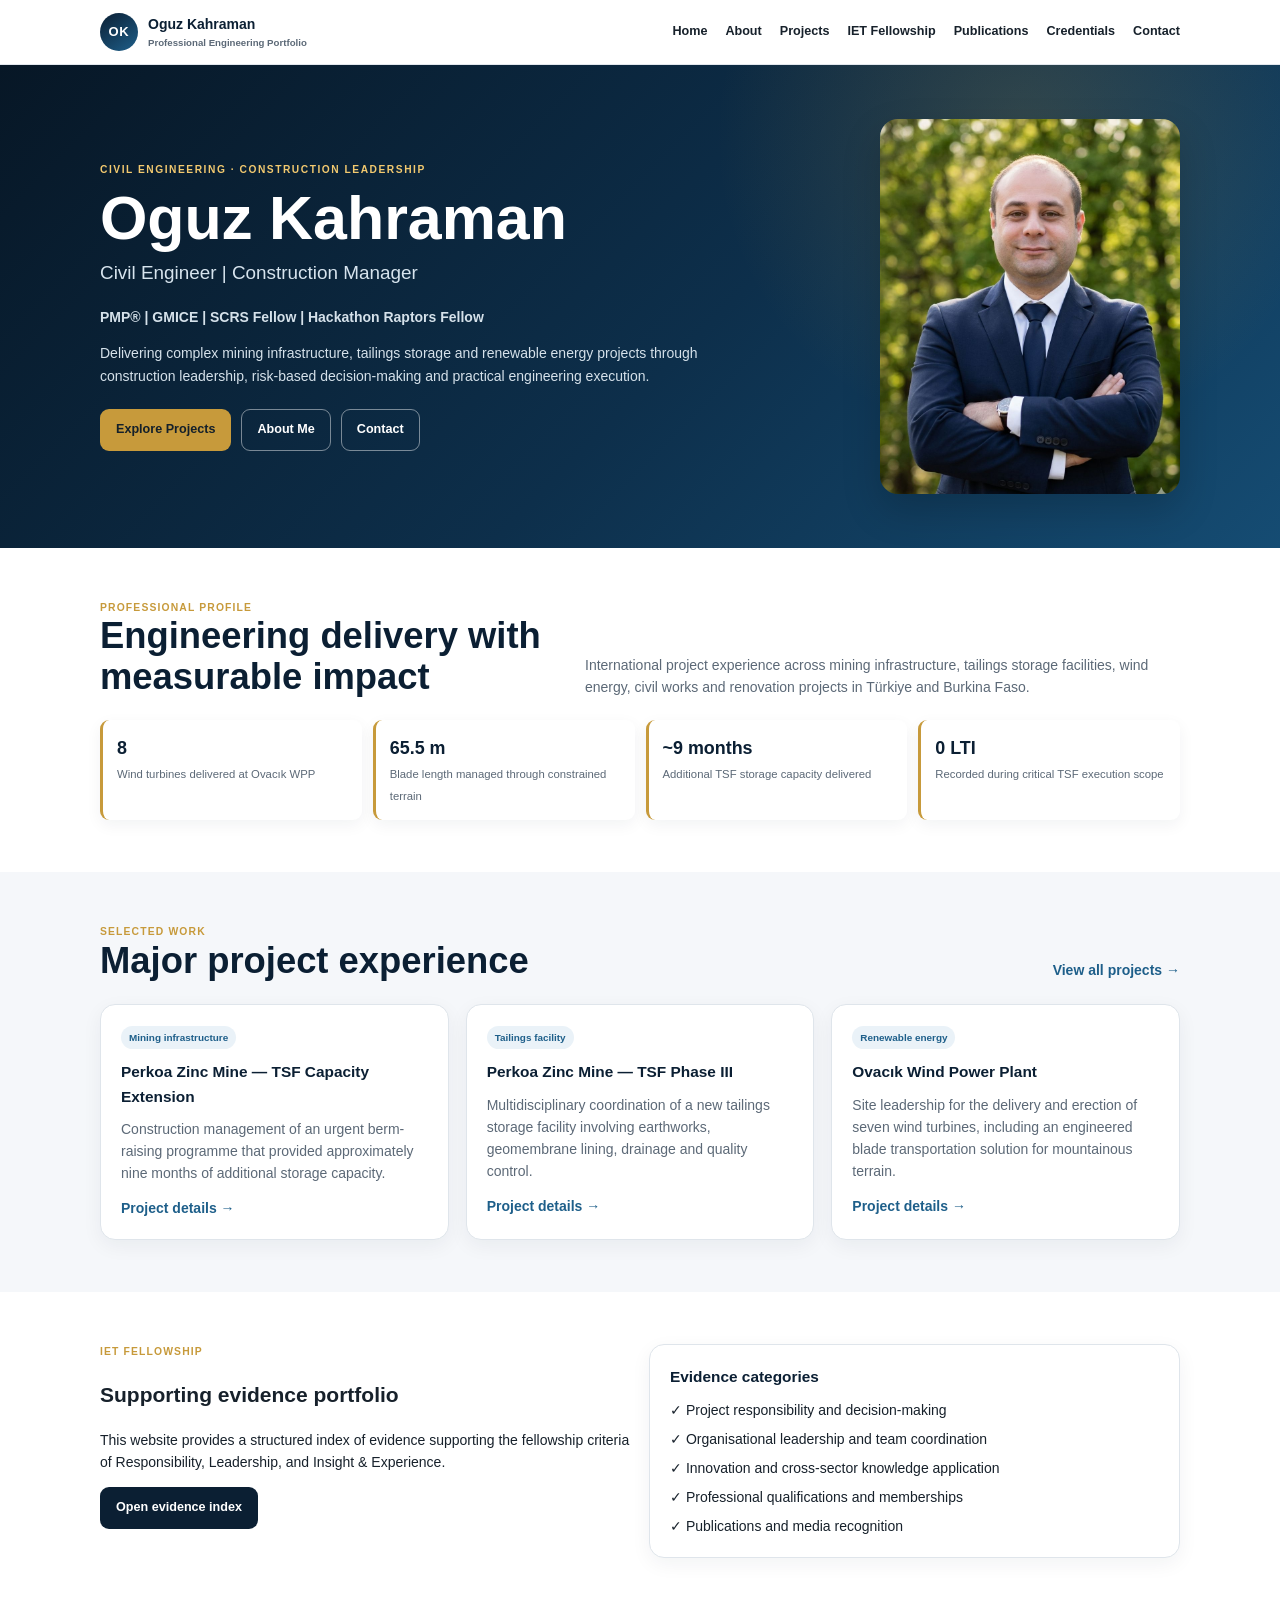
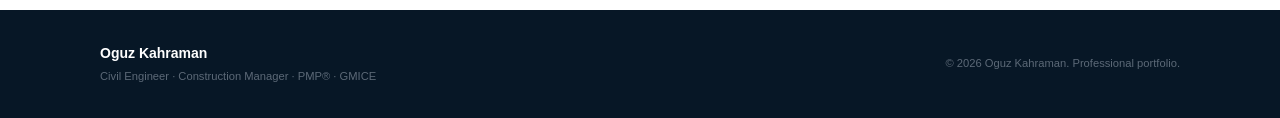
==== commit 86db2f61: "Update index.html" ====
--- a/index.html
+++ b/index.html
@@ -44,7 +44,7 @@
       <h2>Civil Engineer | Construction Manager</h2>
 
       <p class="hero-credentials">
-        <strong>PMP® | GMICE | SCRS Fellow</strong>
+        <strong>PMP® | GMICE | SCRS Fellow | Hackathon Raptors Fellow </strong>
       </p>
 
       <p class="hero-summary">
--- a/css/style.css
+++ b/css/style.css
@@ -804,12 +804,8 @@
 
 .about-flag{
   display:block;
-  width:42px;
-  height:28px;
-  object-fit:cover;
-  border-radius:4px;
-  border:1px solid rgba(11,31,51,.12);
-  box-shadow:0 2px 6px rgba(11,31,51,.10);
+  font-size:2.35rem;
+  line-height:1;
 }
 
 .about-country-summary{
@@ -1064,47 +1060,29 @@
 }
 
 /* =========================================================
-   Contact page — added to preserve the existing site design
+   Contact page — matches the existing About/Credentials cards
    ========================================================= */
-
-.contact-hero{
-  padding:48px 0 38px;
-  background:linear-gradient(135deg,#ffffff,#f7f9fb);
-  border-bottom:1px solid var(--line);
-}
-
-.contact-hero h1{
-  margin:7px 0 13px;
-  color:var(--navy);
-  font-size:clamp(2.4rem,5vw,4rem);
-  line-height:1.04;
-}
-
-.contact-hero p{
-  max-width:720px;
-  margin:0;
-  color:var(--muted);
-  font-size:1rem;
+.contact-page-hero{
+  padding-bottom:34px;
 }
 
 .contact-main-section{
   padding-top:34px;
-  background:#fff;
 }
 
 .contact-link-grid{
   display:grid;
   grid-template-columns:repeat(2,minmax(0,1fr));
-  gap:16px;
+  gap:18px;
 }
 
 .contact-link-card{
   display:grid;
-  grid-template-columns:54px minmax(0,1fr) auto;
-  gap:15px;
-  align-items:center;
-  min-height:122px;
-  padding:20px;
+  grid-template-columns:92px minmax(0,1fr);
+  align-items:center;
+  gap:18px;
+  min-height:174px;
+  padding:22px;
   border:1px solid var(--line);
   border-radius:var(--radius);
   background:#fff;
@@ -1114,150 +1092,140 @@
 
 .contact-link-card:hover{
   transform:translateY(-3px);
-  border-color:rgba(30,95,138,.34);
+  border-color:rgba(30,95,138,.32);
   box-shadow:0 12px 28px rgba(11,31,51,.10);
 }
 
-.contact-logo{
-  display:grid;
-  width:52px;
-  height:52px;
+.contact-logo-stage{
+  display:grid;
+  width:88px;
+  height:88px;
   place-items:center;
   border:1px solid var(--line);
+  border-radius:14px;
+  background:linear-gradient(135deg,#f8fafc,#eef4f8);
+}
+
+.contact-logo-stage img{
+  width:58px;
+  height:58px;
+  object-fit:contain;
+}
+
+.contact-symbol{
+  display:grid;
+  width:58px;
+  height:58px;
+  place-items:center;
   border-radius:50%;
-  background:var(--paper);
-  overflow:hidden;
-}
-
-.contact-logo img{
-  width:29px;
-  height:29px;
-  object-fit:contain;
-}
-
-.contact-email-icon{
   color:#fff;
   background:var(--navy);
-  border-color:var(--navy);
-  font-size:1.25rem;
-}
-
-.contact-resume-icon{
-  color:#fff;
-  background:var(--gold);
-  border-color:var(--gold);
-  font-size:.86rem;
-  font-weight:850;
-}
-
-.contact-link-content{
-  display:flex;
-  min-width:0;
-  flex-direction:column;
-}
-
-.contact-label{
-  margin-bottom:2px;
-  color:var(--gold);
-  font-size:.7rem;
-  font-weight:850;
-  letter-spacing:.1em;
-  text-transform:uppercase;
-}
-
-.contact-link-content strong{
-  color:var(--navy);
-  font-size:1rem;
-}
-
-.contact-link-content > span:last-child{
+  font-size:1.5rem;
+  font-weight:800;
+}
+
+.contact-link-copy h2{
+  margin:0 0 4px;
+  color:var(--navy);
+  font-size:1.15rem;
+}
+
+.contact-link-copy p{
+  margin:0 0 12px;
+  color:var(--muted);
+  font-size:.88rem;
+}
+
+.contact-detail{
+  display:block;
+  margin-bottom:12px;
+  color:var(--ink);
+  font-size:.84rem;
   overflow-wrap:anywhere;
-  color:var(--muted);
-  font-size:.8rem;
-}
-
-.contact-arrow{
+}
+
+.contact-action{
   color:var(--blue);
-  font-size:1.25rem;
+  font-size:.84rem;
   font-weight:800;
-  transition:transform .2s ease;
-}
-
-.contact-link-card:hover .contact-arrow{
-  transform:translateX(3px);
-}
-
-.contact-details-grid{
-  display:grid;
-  grid-template-columns:1.35fr .65fr;
-  gap:16px;
-  margin-top:16px;
-}
-
-.contact-info-panel{
-  padding:21px;
+}
+
+.contact-action:hover{
+  text-decoration:underline;
+}
+
+.contact-info-grid{
+  display:grid;
+  grid-template-columns:1.35fr .85fr;
+  gap:18px;
+  margin-top:18px;
+}
+
+.contact-panel{
+  padding:22px;
   border:1px solid var(--line);
   border-radius:var(--radius);
   background:#fff;
   box-shadow:0 6px 20px rgba(11,31,51,.055);
 }
 
-.contact-tags{
+.contact-panel-title{
+  margin:0 0 16px;
+  color:var(--navy);
+  font-size:.92rem;
+  font-weight:850;
+  letter-spacing:.03em;
+  text-transform:uppercase;
+}
+
+.contact-interest-list{
   display:flex;
   flex-wrap:wrap;
   gap:9px;
 }
 
-.contact-tags span{
-  padding:7px 11px;
-  border:1px solid #dbe5ed;
+.contact-interest-list span{
+  padding:7px 10px;
+  border:1px solid var(--line);
   border-radius:999px;
   color:var(--navy);
   background:var(--paper);
-  font-size:.79rem;
+  font-size:.78rem;
   font-weight:700;
 }
 
-.contact-location{
-  margin:0 0 12px;
-  color:var(--navy);
-}
-
-.contact-availability-list{
-  display:grid;
-  gap:8px;
+.contact-availability{
+  display:grid;
+  gap:10px;
   margin:0;
   padding:0;
   list-style:none;
 }
 
-.contact-availability-list li{
+.contact-availability li{
   position:relative;
   padding-left:22px;
-  color:var(--muted);
+  color:var(--ink);
   font-size:.84rem;
 }
 
-.contact-availability-list li::before{
+.contact-availability li::before{
   content:"✓";
   position:absolute;
   left:0;
+  top:0;
   color:var(--blue);
-  font-weight:850;
+  font-weight:900;
 }
 
 .contact-response-note{
-  display:flex;
-  align-items:center;
-  justify-content:center;
-  gap:12px;
-  margin-top:16px;
-  padding:14px 18px;
-  border-radius:10px;
-  color:var(--muted);
-  background:var(--paper);
-  text-align:center;
-  font-size:.82rem;
+  margin-top:18px;
+  padding:15px 17px;
+  border-left:3px solid var(--gold);
+  border-radius:9px;
+  color:var(--muted);
+  background:#fff8e8;
+  font-size:.84rem;
 }
 
 .contact-response-note strong{
@@ -1266,25 +1234,18 @@
 
 @media (max-width:760px){
   .contact-link-grid,
-  .contact-details-grid{
+  .contact-info-grid{
     grid-template-columns:1fr;
   }
 }
 
-@media (max-width:480px){
+@media (max-width:520px){
   .contact-link-card{
-    grid-template-columns:46px minmax(0,1fr) auto;
-    gap:11px;
-    padding:16px;
-  }
-
-  .contact-logo{
-    width:44px;
-    height:44px;
-  }
-
-  .contact-response-note{
-    flex-direction:column;
-    gap:3px;
-  }
-}
+    grid-template-columns:1fr;
+    text-align:center;
+  }
+
+  .contact-logo-stage{
+    margin:auto;
+  }
+}
